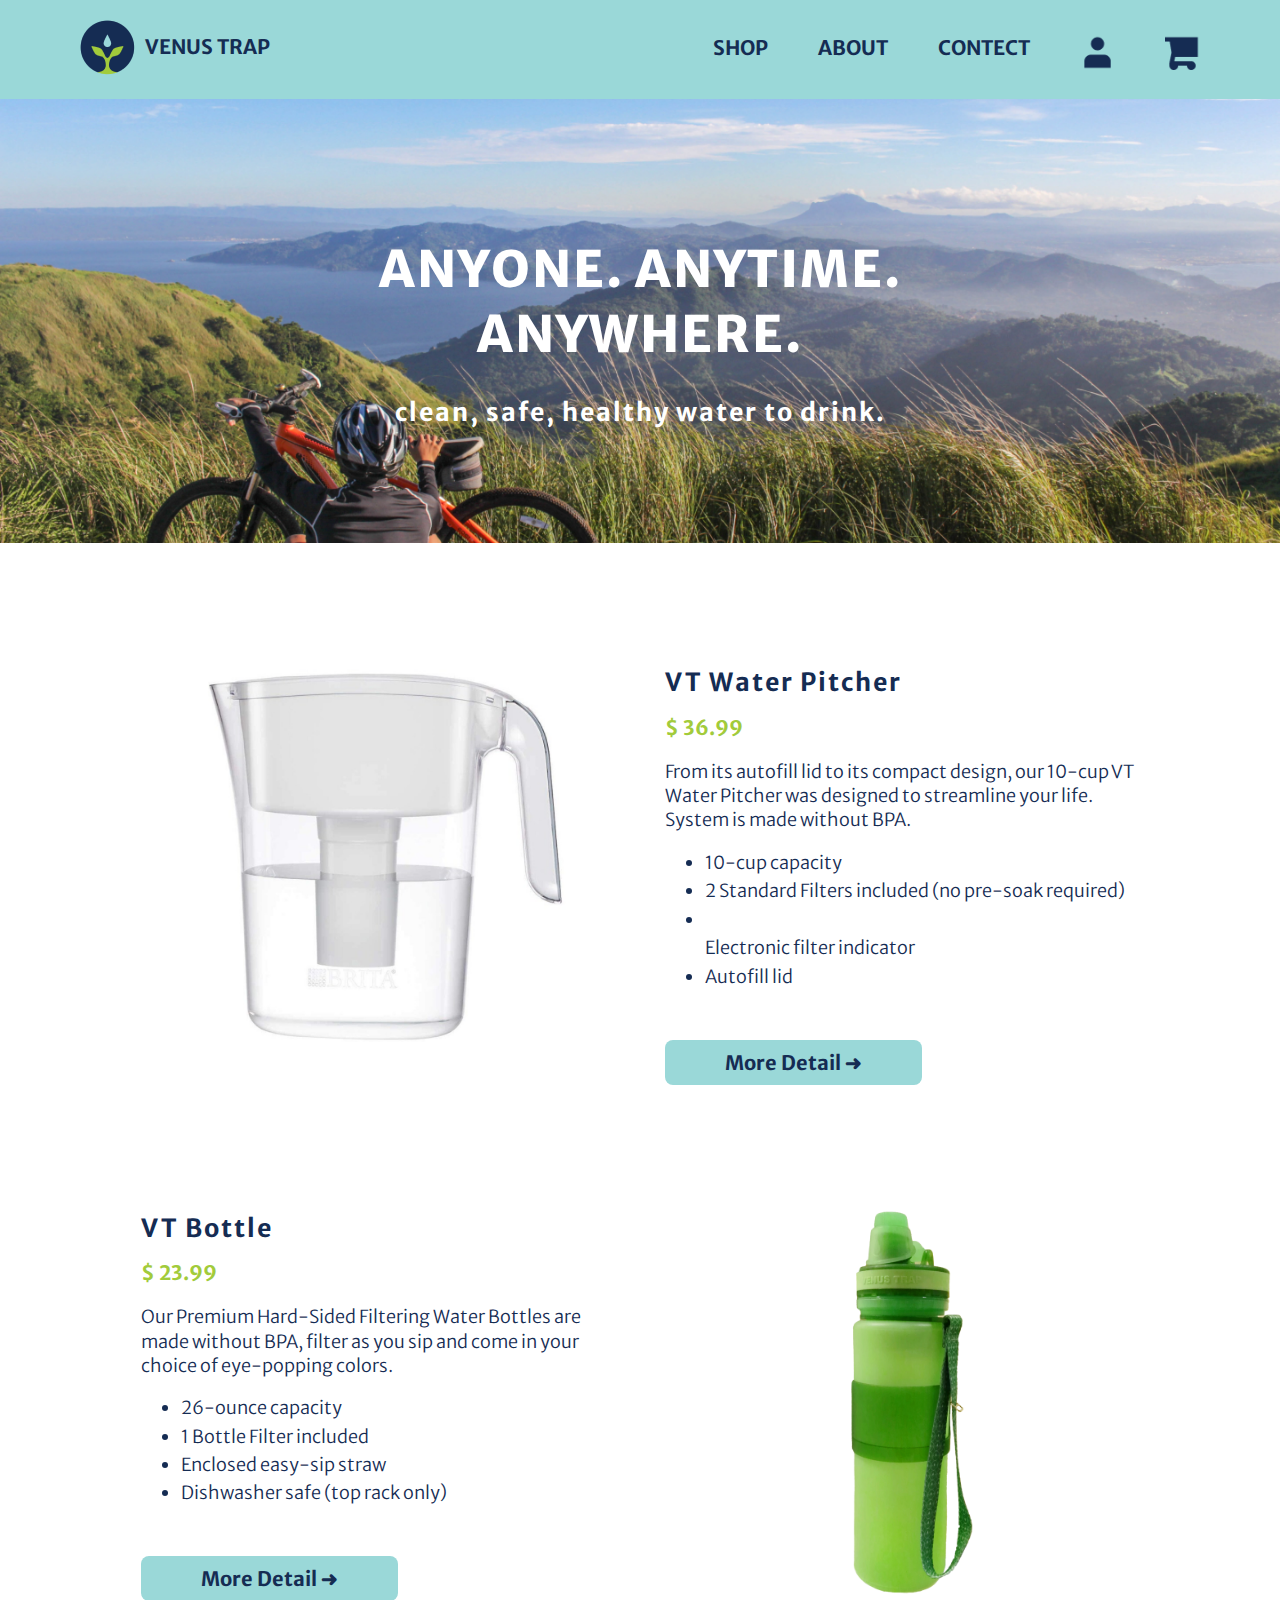
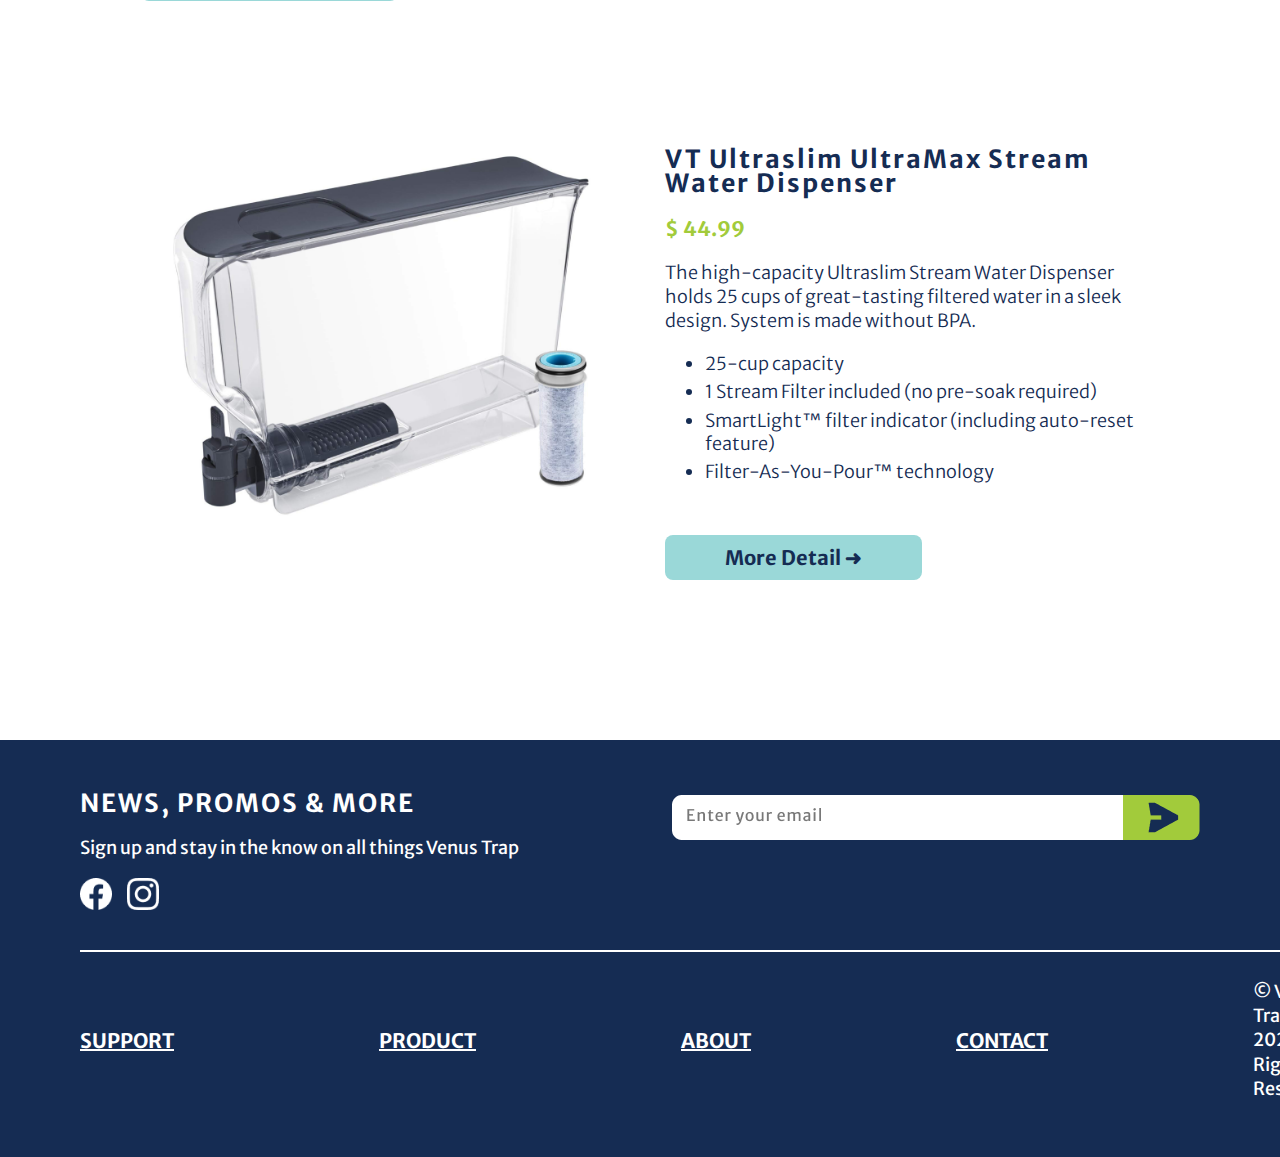
==== index.html @ 20fc1a4c "accordion fixed" ====
<!DOCTYPE html>
<html>

<head>
    <meta charset="utf-8">
    <meta name="viewport" content="width=device-width">
    <title>Venus Trap</title>
    <link rel="icon" href="image/favicon.png">
    <link rel="stylesheet" type="text/css" href="slick/slick.css">
    <link rel="stylesheet" type="text/css" href="slick/slick-theme.css">
    <link href="style.css" rel="stylesheet" type="text/css" />
</head>

<body class="homepage">
    <nav class="desktop-nav">
        <div class="home">
            <a href="index.html"><img class="logo-img" src="image/s-logo.png"><span class="logotype">VENUS
                    TRAP</span></a>
        </div>
        <ul>
            <li>
                <a href="shop.html">SHOP</a>
            </li>
            <li>
                <a href="#">ABOUT</a>
            </li>
            <li>
                <a href="#">CONTECT</a>
            </li>
            <li>
                <a href="#"><img class="nav-icon" src="image/icon/user.png"></a>
            </li>
            <li>
                <a href="#"><img class="nav-icon" src="image/icon/cart.png"></a>
            </li>
        </ul>
    </nav>
    <nav class="mobile-nav">
        <div class="icon column">&nbsp;
            <div class="hamburger"></div>
        </div>
        <ul class="drop-down">
            <li>
                <a href="#">SHOP</a>
            </li>
            <li>
                <a href="#">ABOUT</a>
            </li>
            <li>
                <a href="#">CONTACT</a>
            </li>
        </ul>
        <div class="home column">
            <a href="#"><img class="logo-img" src="image/s-logo.png"></a>
        </div>
        <ul class="user-icons column">
            <li>
                <img class="nav-icon" src="image/icon/user.png">
            </li>
            <li>
                <img class="nav-icon" src="image/icon/cart.png">
            </li>
        </ul>
    </nav>

    <section>
        <div class="home-banner">
            <div><img src="image/banner/home-banner.png"></div>
            <div class="banner-text">
                <h1>ANYONE. ANYTIME. ANYWHERE.</h1>
                <h2>clean, safe, healthy water to drink.</h2>
            </div>
        </div>
    </section>

    <main>
        <div class="left">
            <img src="image/home-pitcher.png">
        </div>
        <div class="right">
            <h2>VT Water Pitcher</h2>
            <span style="color: #a2cb3b;">
                <h3>$ 36.99</h3>
            </span>
            <p>From its autofill lid to its compact design, our 10-cup VT Water Pitcher was designed to streamline your
                life. System is made without BPA.
            <ul>
                <li> 10-cup capacity</li>
                <li> 2 Standard Filters included (no pre-soak required)</li>
                <li></li>Electronic filter indicator</li>
                <li>Autofill lid</li>
            </ul>
            </p>
            <br>
            <h3>
                <a class="button-b" href="">
                    More Detail ➜
                </a>
            </h3>
        </div>
    </main>

    <main>
        <div class="left">
            <h2>VT Bottle</h2>
            <span style="color: #a2cb3b;">
                <h3>$ 23.99</h3>
            </span>
            <p>Our Premium Hard-Sided Filtering Water Bottles are made without BPA, filter as you sip and come in your
                choice of eye-popping colors.
            <ul>
                <li>26-ounce capacity</li>
                <li>1 Bottle Filter included</li>
                <li>Enclosed easy-sip straw</li>
                <li>Dishwasher safe (top rack only)</li>
            </ul>
            </p>
            <br>
            <h3>
                <a class="button-b" href="">
                    More Detail ➜
                </a>
            </h3>
        </div>

        <div class="right">
            <img src="image/home-bottle.png">
        </div>
    </main>

    <main>
        <div class="left">
            <img src="image/home-dispenser.png">
        </div>
        <div class="right">
            <h2>VT Ultraslim UltraMax Stream Water Dispenser</h2>
            <span style="color: #a2cb3b;">
                <h3>$ 44.99</h3>
            </span>
            <p>The high-capacity Ultraslim Stream Water Dispenser holds 25 cups of great-tasting filtered water in a
                sleek design. System is made without BPA.
            <ul>
                <li> 25-cup capacity</li>
                <li> 1 Stream Filter included (no pre-soak required)</li>
                <li>SmartLight™ filter indicator (including auto-reset feature)</li>
                <li>Filter-As-You-Pour™ technology</li>
            </ul>
            </p>
            <br>
            <h3>
                <a class="button-b" href="">
                    More Detail ➜
                </a>
            </h3>
        </div>
    </main>

    <footer>
        <div class="left">
            <h2>NEWS, PROMOS & MORE</h2>
            <p class="bold-body">Sign up and stay in the know on all things Venus Trap</p>

            <section class="footer-icon">
                <a href="https://www.facebook.com"><img src="image/icon/facebook.png" width="32" height="32"></a>
                <a href="https://www.instagram.com"><img src="image/icon/instagram.png" width="32" height="32"></a>
            </section>
        </div>

        <div class="right">
            <br>
            <a><img src="image/email-input.png" </a>
        </div>

        <div class="footernav">
            <ul class="bottomnav">
                <li><u>
                        <h3>SUPPORT</h3>
                    </u></li>
                <li><u>
                        <h3>PRODUCT</h3>
                    </u></li>
                <li><u>
                        <h3>ABOUT</h3>
                    </u></li>
                <li><u>
                        <h3>CONTACT</h3>
                    </u></li>
                <p class="bold-body">© Venus Trap, 2022. All Rights Reserved. </p>

            </ul>
        </div>
    </footer>

    <script src="https://code.jquery.com/jquery-3.6.1.min.js"
        integrity="sha256-o88AwQnZB+VDvE9tvIXrMQaPlFFSUTR+nldQm1LuPXQ=" crossorigin="anonymous"></script>
    <script src="script.js"></script>


</body>

</html>
---- style.css ----
@import url('https://fonts.googleapis.com/css2?family=Merriweather+Sans:ital,wght@0,300;0,400;0,700;0,800;1,300;1,400&display=swap');

/* font-family: 'Fredoka One', cursive;
font-family: 'Merriweather Sans', sans-serif;
dark blue: #152C53
light blue: #9AD8DB
green: #A2CB3B
gray: #D9D9D9
*/
* {
    box-sizing: border-box;
}

html,
body {
    height: 100%;
    width: 100%;
}

body {
    margin: 0;
    font-family: 'Merriweather Sans', sans-serif;
    font-size: 18px;
    font-weight: 300;
    line-height: 135%;
    font-kerning: 6%;
    color: #152c53;
    background: #ffffff;
}

h1,
h2 {
    font-family: 'Merriweather Sans', sans-serif;
    /* color: #152c53; */
    letter-spacing: 2px;
}

h1 {
    font-weight: 800;
    font-size: 50px;
    line-height: 130%;
    font-kerning: 6%;
}

h2 {
    font-weight: 700;
    font-size: 25px;
    /* line-height: 50%; */
    font-kerning: 6%;
}

h3 {
    font-weight: 700;
    font-size: 20px;
    font-kerning: 6%;
    white-space: nowrap;
    /* font-size: 2vw; */
    /* color: #152c53; */
}

h4 {
    letter-spacing: 0.5px;
    /* line-height: 0%; */
    font-weight: 400;
    font-size: 15px;
    font-kerning: 6%;
}

h5 {
    font-size: 15px;
    font-weight: 300;
    line-height: 135%;
    font-kerning: 5%;
}

.bold-body {
    font-weight: 400;
}

li {
    line-height: 130%;
    margin: 5px 0px 5px 0px;
}

strong {
    font-weight: 700;
}

img {
    width: 100%;
}

img.filter-icon {
    width: 15px;
}

img.shop-cart-icon {
    width: 30px;
}

.filter-box .bold-body {
    border: #152c53 solid 2px;
    padding: 4px 8px;
    border-radius: 8px;
}

footer {
    position: relative;
}

footer .squiggle-right {
    position: absolute;
    top: -400px;
    right: 0;
}

.button-g {
    background-color: #a2cb3b;
    /* position: absolute; */
    width: 281px;
    /* height: 70px; */
    top: 507px;
    padding: 10px 60px;
    border-radius: 8px;
    text-decoration: none;
    text-align: center;
    color: inherit;
    /* justify-content: center; */
}

.button-g:hover {
    color: #ffffff;
    background-color: #9ad8d8;
}

.button-b {
    background-color: #9ad8d8;
    /* position: absolute; */
    width: 281px;
    /* height: 70px; */
    top: 507px;
    padding: 10px 60px;
    border-radius: 8px;
    text-decoration: none;
    text-align: center;
    color: inherit;
    /* justify-content: center; */
}

.button-b:hover {
    color: #ffffff;
    background-color: #a2cb3b;
}

nav.mobile-nav {
    display: none;
    background: #9ad8d8;
    padding: 10px 20px;
}

nav.mobile-nav .column {
    flex: 1;
}

nav.desktop-nav {
    background: #9ad8d8;
    font-weight: 700;
    font-size: 20px;
    font-kerning: 6%;
    display: flex;
    justify-content: space-between;
    padding: 10px 80px;
}

.logo {
    padding: 5px 0px 0px 80px;
}

.logo-img {
    width: 55px;
    padding-top: 10px;
}

.nav-icon {
    width: 35px;
}

nav a {
    color: #152c53;
    text-decoration: none;
    /* border: 1px solid red; */
}

nav ul {
    display: flex;
    list-style: none;
    padding: 8px 0;
    justify-content: flex-end;
    margin-top: 12px;
    margin-bottom: 0;
}

/* .nav-hover {
    position: relative;
    display: inline-block;
    cursor: pointer;
} */

.nav-hover:hover,
.active {
    color: #ffffff;
    border-bottom: 3px solid #152c53;
    border-radius: 2px;
}

nav div.home a {
    display: flex;
    align-items: center;
}

nav div.home img {
    display: inline-block;
    margin: auto;
    size-adjust: 55 px;
}

.logotype {
    display: inline-block;
    padding-left: 10px;
    padding-top: 10px;
}

nav li {
    padding-left: 50px;
}

.icon {
    position: relative;
    cursor: pointer;
    top: 36px;
    left: 20px;
    width: 40px;
    height: 40px;
    transform: translate(-50%, -50%);
    display: block;
    z-index: 1000;
}

.hamburger {
    width: 40px;
    height: 4px;
    line-height: 70px;
    background: #152c53;
    position: absolute;
    top: 50%;
    left: 50%;
    transform: translate(-50%, -50%);
    transition: 0.5s;
}

.hamburger:before,
.hamburger:after {
    content: '';
    position: absolute;
    width: 40px;
    height: 4px;
    background: #152c53;
    transition: 0.5s;
}

.hamburger:before {
    top: -10px;
}

.hamburger:after {
    top: 10px;
}

.icon.active .hamburger {
    background: rgba(0, 0, 0, 0);
    box-shadow: 0 2px 5px rgba(0, 0, 0, 0);
}

.icon.active .hamburger:before {
    top: 0;
    transform: rotate(45deg);
}

.icon.active .hamburger:after {
    top: 0;
    transform: rotate(135deg);
}

.drop-down {
    background-color: #efefef;
    font-weight: 700;
    font-size: 20px;
    font-kerning: 6%;
    height: 100vh;
    position: fixed;
    width: 100%;
    z-index: 999;
    top: -24px;
    left: 0;
    padding-top: 150px;
}

footer {
    background: #152c53;
    display: flex;
    flex-wrap: wrap;
    justify-content: space-between;
    color: #ffffff;
    /* position: absolute; */
    bottom: 0;

    /* width: 100vw; */
    padding: 30px 80px 20px 80px;
    margin-top: 150px;
}

.footer-icon {
    display: flex;
}

.footer-icon a {
    padding-right: 15px;
}

.left {
    margin-bottom: 15px;
}

.home-banner {
    width: 100%;
    position: relative;
    text-align: center;
    color: white;
    /* padding-top: 90px; */
    /* border: 1px solid red; */
}

.banner-text {
    position: absolute;
    top: 50%;
    left: 50%;
    transform: translate(-50%, -50%);
}

.shop-banner {
    width: 100%;
    position: relative;
    /* padding-right: 35%; */
    /* color: white; */
    /* padding-top: 90px; */
    /* border: 1px solid red; */
}

.shop-banner-text {
    width: 50%;
    position: absolute;
    top: 50%;
    left: 70%;
    transform: translate(-50%, -50%);
    /* border: 1px solid red; */
}

.bottomnav {
    display: flex;
    align-items: center;
    list-style: none;
    padding: 0;
    padding-top: 10px;
    border-top: 2px solid #ffffff;
}

.bottomnav li {
    justify-content: space-between;
    padding-right: 205px;
    /* border: 1px solid red; */
}

.homepage main,
.shop-page main,
.product-page main {
    display: flex;
    flex-wrap: wrap;
    width: 78%;
    margin: auto;
    /* padding: 50px 0px; */
    /* border: 1px solid red; */
}

.homepage main div {
    flex: 1;
    margin-top: 100px;
    /* text-align: center; */
    /* border: 1px solid red; */
}

.shop-page main div {
    flex: 1;
    margin-top: 50px;
    /* text-align: center; */
    /* border: 1px solid red; */
    padding-right: 20px;
}

.shop-page main div:last-child {
    padding-right: 0;
}

.shop-page h3 {
    white-space: unset;
}

.product-page main div {
    flex: 1;
    /* border: 1px solid red; */
}

.product-info {
    margin-left: 20px;
}

.more-info {
    border-top: #9ad8d8 solid 2px;
}

.product-accordion {
    width: 100%;
    max-width: 700px;
    min-width: 300px;
    margin: 0 auto;
    /* padding: 0 5vh; */
}

#accordion-1 {
    position: relative;
    box-shadow: 0px 1px 7px #DBDBDB;
}

#accordion-1 .head {
    background-color: #FFFFFF;
    color: #152c53;
    padding: 5px 30px;
    cursor: pointer;
    transition: 0.2s ease;
    display: flex;
    justify-content: space-between;
    align-items: center;
}

#accordion-1 .arrow {
    color: #9ad8d8;
    font-size: 60px;
    transition: 0.25s ease;
    opacity: 0.5;
    transform: rotate(-90deg);
}

#accordion-1 .head:hover .arrow {
    opacity: 1;
}

#accordion-1 .head:hover,
#accordion-1 .active {
    /* background-color: #def5f5; */
}

#accordion-1 .arrow-animate {
    transform: rotate(0deg);
    opacity: 1;
}

#accordion-1 .content {
    background-color: #FFFFFF;
    display: none;
    padding: 20px 30px;
    color: #152c53;
}

.product-slide {
    /* width: 40%; */
    border: 1px solid red;
}

.product-slide-content {
    margin-left: 20px;
}

.product-slide-content img {
    width: 100%;
}

slick-initialized .slick-slide {
    display: grid;
    grid-template-columns: 1fr 1fr;
}

.homepage main .right {
    margin-left: 50px;
    /* border: 1px solid red; */
}

/* The grid: Four equal columns that floats next to each other */
.column {
    float: left;
    width: 15%;
    padding: 8px;
}

/* Style the images inside the grid */
.column img {
    opacity: 0.8;
    height: 89px;
    width: 89 px;
    cursor: pointer;
}

.column img:hover {
    opacity: 1;
}

/* The expanding image container */
.container {
    position: relative;
    width: auto;
    display: none;
}

.bottom {
    text-align: center;
    /* margin-left: 80px; */
    margin-top: 0;
    line-height: 0px;
    /* border: 1px solid red; */
}


.color-white {
    background-color: #ffffff;
    border: #d9d9d9 solid 2px;
    padding: 2px 14px;
    border-radius: 100px;
    margin-right: 10px;
}

.color-gray {
    background-color: #d9d9d9;
    padding: 2px 14px;
    border-radius: 100px;
    margin-right: 10px;
}

.color-black {
    background-color: #2a2a2a;
    padding: 2px 14px;
    border-radius: 100px;
    margin-right: 10px;
}

.color-dark-blue {
    background-color: #152c53;
    padding: 2px 14px;
    border-radius: 100px;
    margin-right: 10px;
}

.color-blue {
    background-color: #6ee1f0;
    padding: 2px 14px;
    border-radius: 100px;
    margin-right: 10px;
}

.color-green {
    background-color: #a2cb3b;
    padding: 2px 14px;
    border-radius: 100px;
    margin-right: 10px;
}

.color-yellow {
    background-color: #f7ff1b;
    padding: 2px 14px;
    border-radius: 100px;
    margin-right: 10px;
}

.color-orange {
    background-color: #f5900b;
    padding: 2px 14px;
    border-radius: 100px;
    margin-right: 10px;
}

.color-red {
    background-color: #e73e28;
    padding: 2px 14px;
    border-radius: 100px;
    margin-right: 10px;
}

.color-white:hover,
.color-gray:hover,
.color-black:hover,
.color-dark-blue:hover,
.color-blue:hover,
.color-green:hover,
.color-yellow:hover,
.color-orange:hover,
.color-red:hover {
    border: #152c53 solid 2px;
    opacity: 1;
}

.hover {
    position: absolute;
    transition: 0.5s ease;
    opacity: 0;
    transform: translate(-50%, -50%);
    -ms-transform: translate(-50%, -50%);
    /* text-align: center; */
}

.left:hover .varieties-img {
    opacity: 0.3;
}

.left:hover .hover {
    opacity: 1;
}

.play-button {
    justify-self: center;
    margin-left: 220px;
    margin-bottom: 200px;
    /* border: 1px solid red; */
}

@media screen and (max-width: 768px) {
    nav.desktop-nav {
        display: none;
    }

    nav.mobile-nav {
        display: flex;
        justify-content: space-between;
    }

    nav.mobile-nav .drop-down {
        display: none;
    }
}
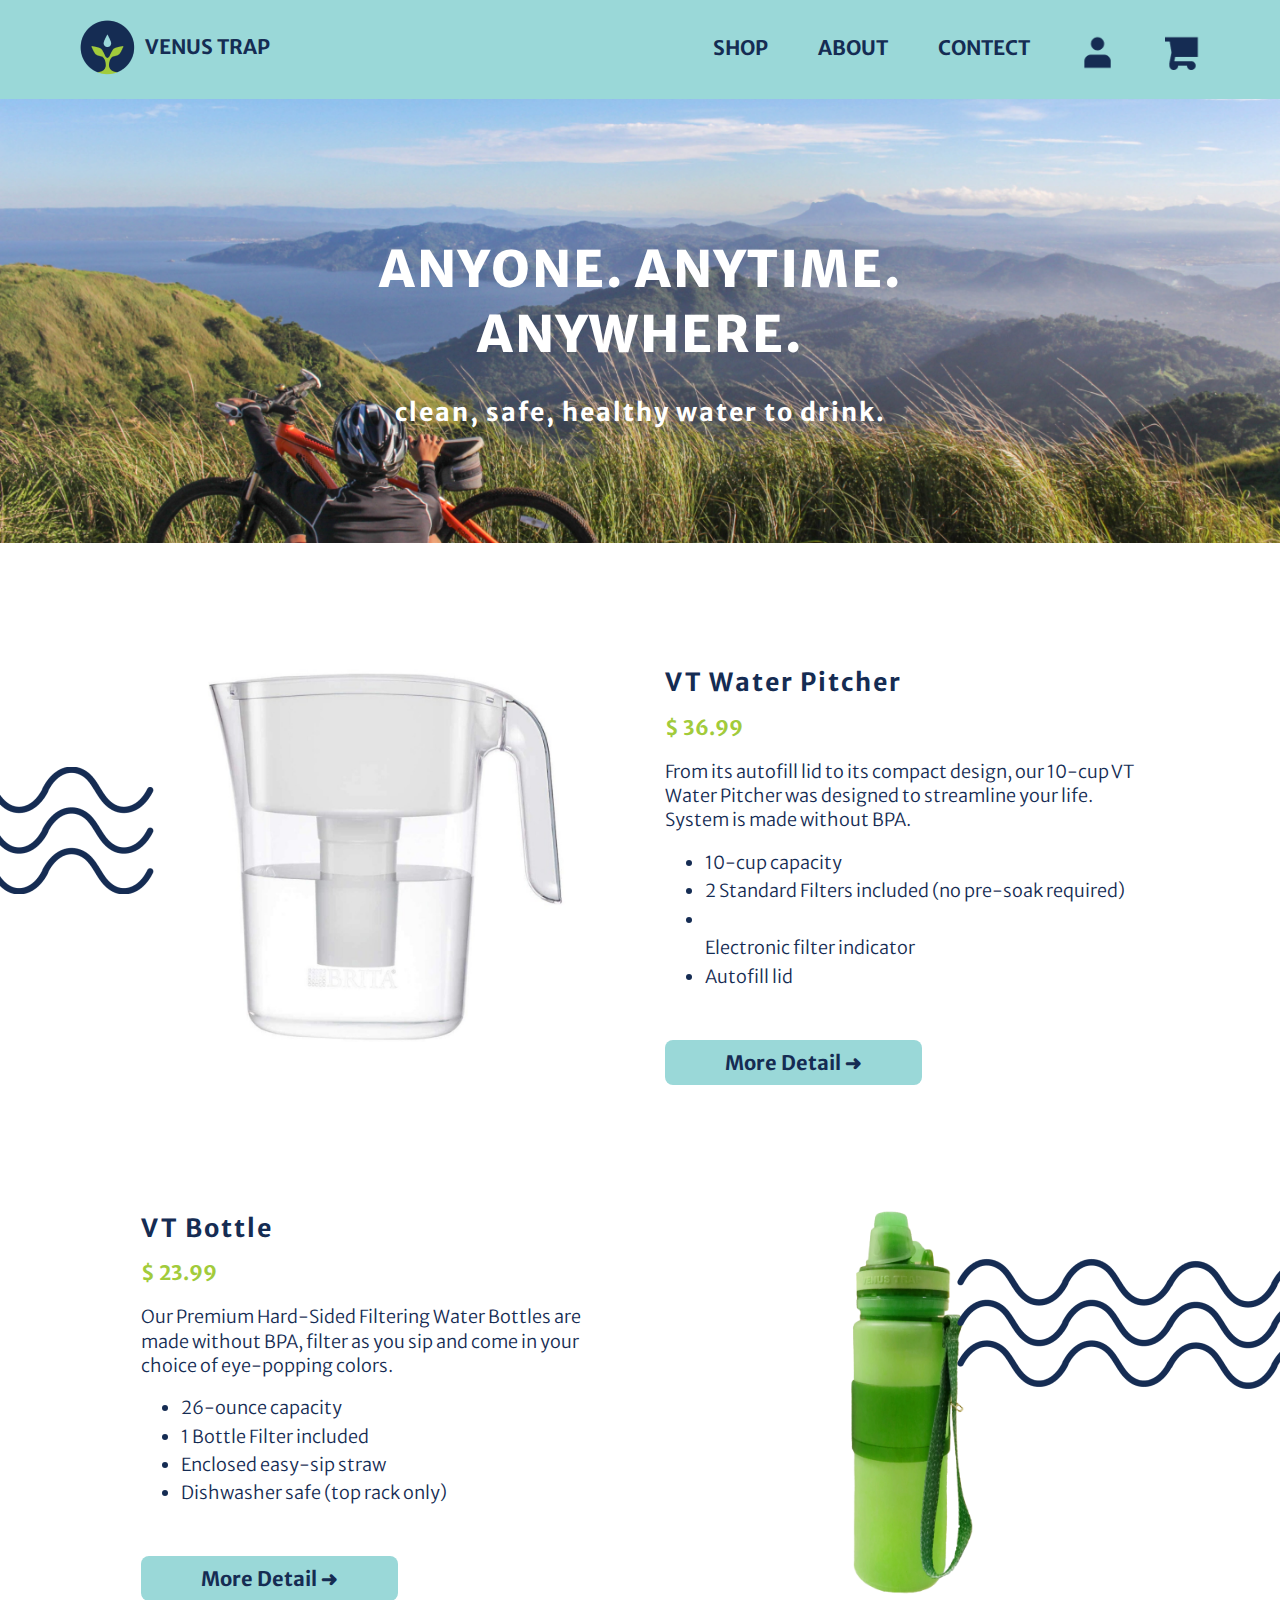
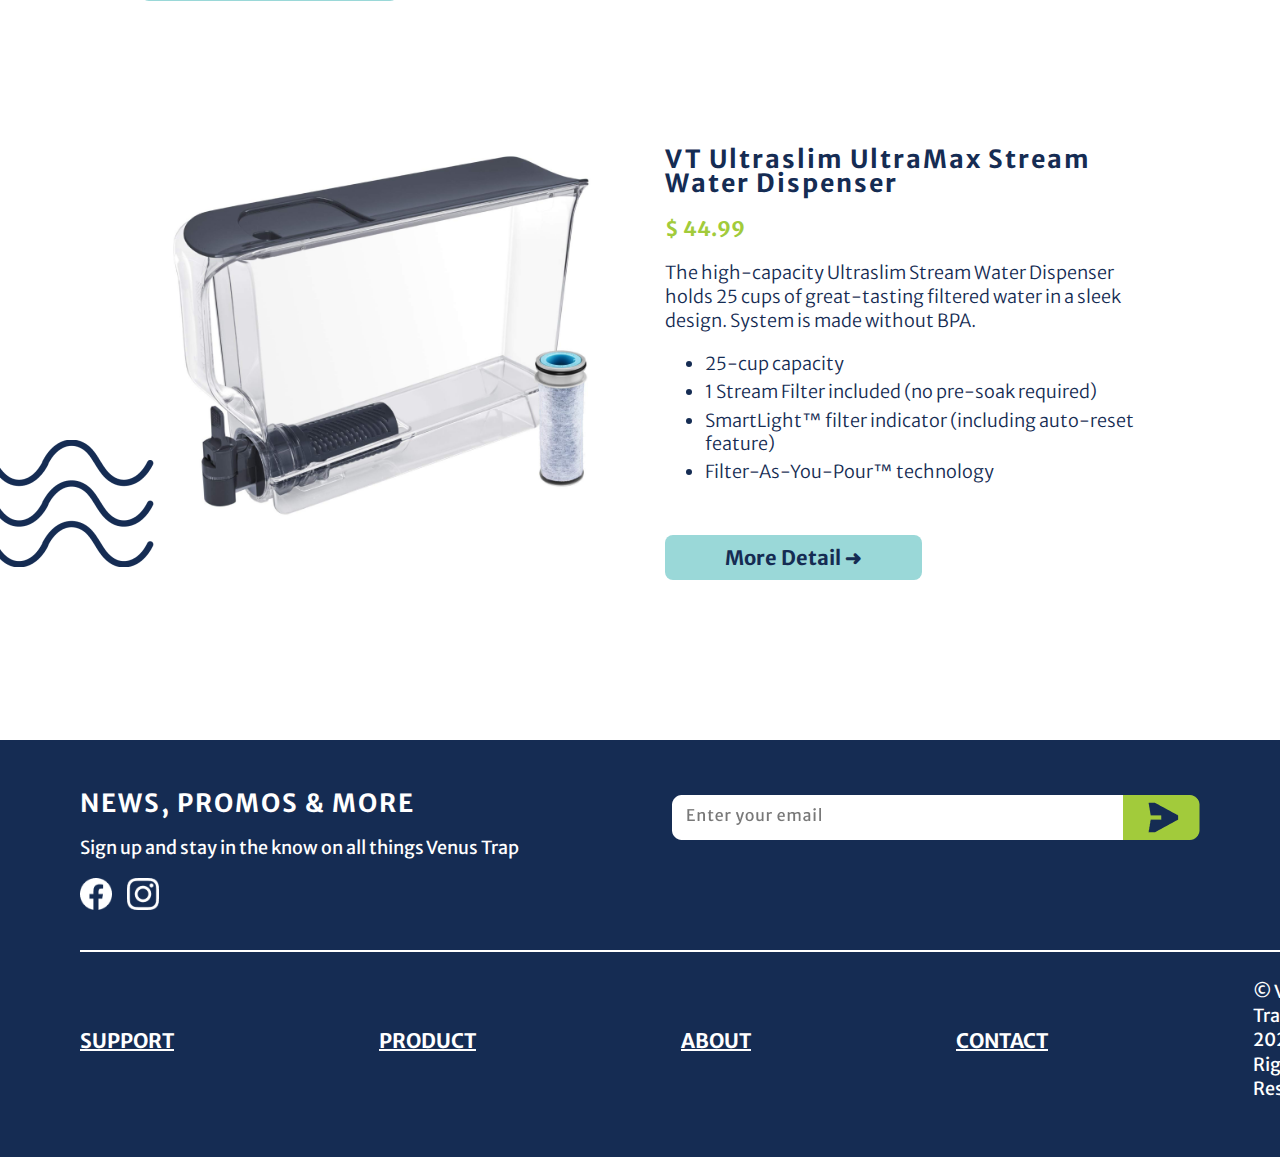
==== commit 6c6fdf85: "squiggles added" ====
--- a/index.html
+++ b/index.html
@@ -34,6 +34,8 @@
                 <a href="#"><img class="nav-icon" src="image/icon/cart.png"></a>
             </li>
         </ul>
+        <div class="squiggle-top-left"><img src="image/squiggle/squiggle-left.png" /></div>
+        <div class="squiggle-mid-right"><img src="image/squiggle/squiggle-right-long.png" /></div>
     </nav>
     <nav class="mobile-nav">
         <div class="icon column">&nbsp;
@@ -156,6 +158,7 @@
     </main>
 
     <footer>
+        <div class="squiggle-bottom-left"><img src="image/squiggle/squiggle-left.png" /></div>
         <div class="left">
             <h2>NEWS, PROMOS & MORE</h2>
             <p class="bold-body">Sign up and stay in the know on all things Venus Trap</p>
--- a/style.css
+++ b/style.css
@@ -108,9 +108,37 @@
     position: relative;
 }
 
-footer .squiggle-right {
-    position: absolute;
-    top: -400px;
+footer .squiggle-bottom-left {
+    position: absolute;
+    top: -300px;
+    left: 0;
+}
+
+footer .squiggle-bottom-right {
+    position: absolute;
+    top: -320px;
+    right: 0;
+}
+
+nav {
+    position: relative;
+}
+
+nav .squiggle-top-left {
+    position: absolute;
+    bottom: -800px;
+    left: 0;
+}
+
+nav .squiggle-top-right {
+    position: absolute;
+    bottom: -270px;
+    right: 0;
+}
+
+nav .squiggle-mid-right {
+    position: absolute;
+    bottom: -1350px;
     right: 0;
 }
 
@@ -400,7 +428,7 @@
 
 .shop-page main div {
     flex: 1;
-    margin-top: 50px;
+    margin: 20px 0px 30px 0px;
     /* text-align: center; */
     /* border: 1px solid red; */
     padding-right: 20px;
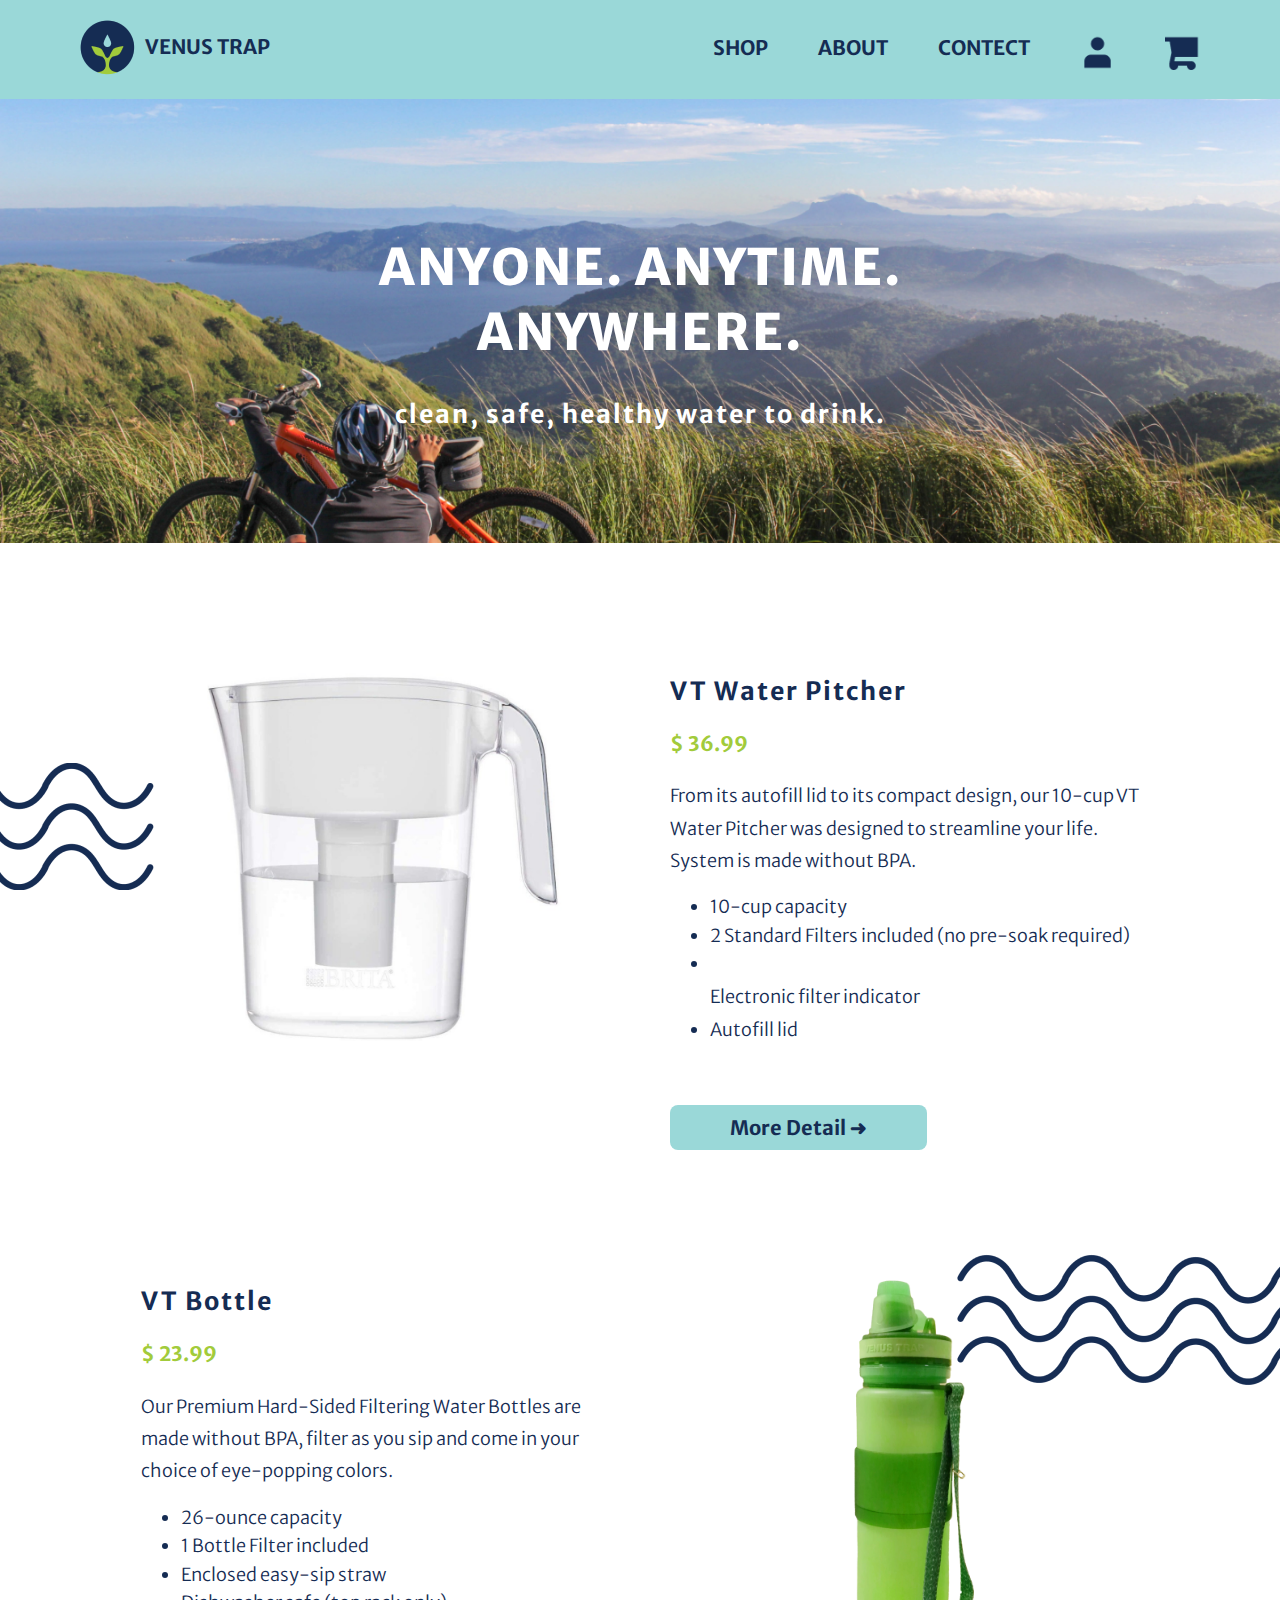
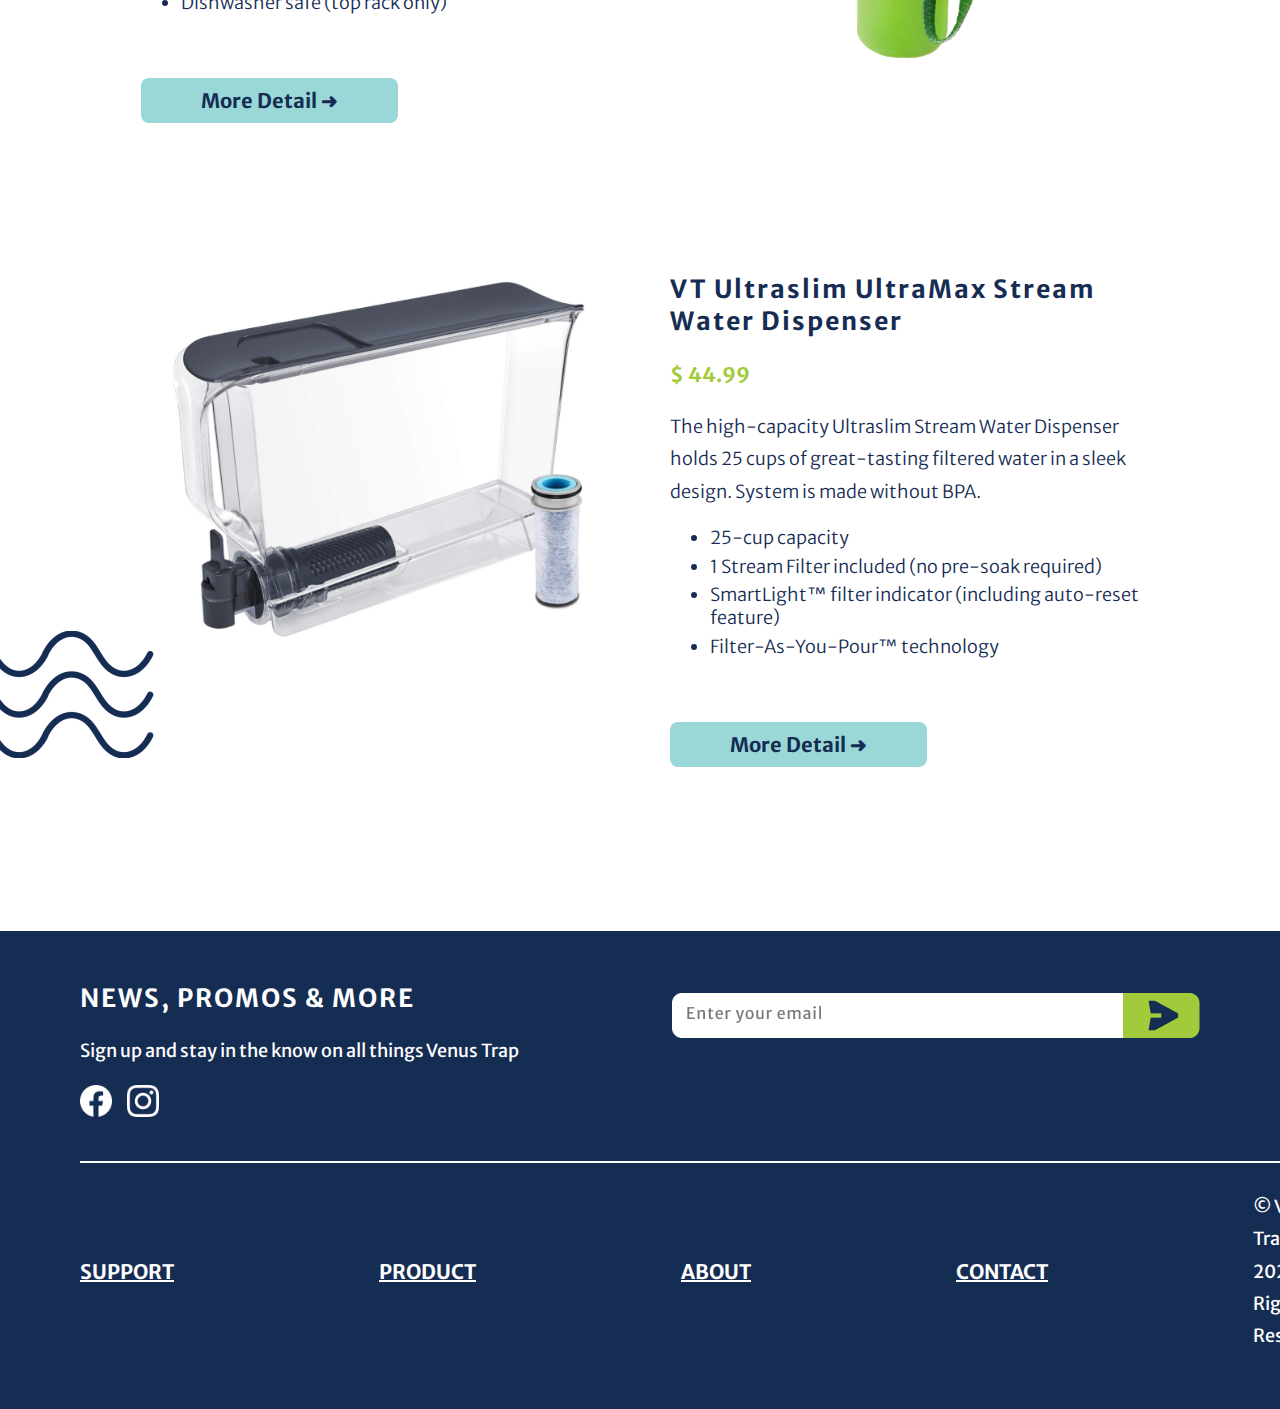
==== commit 434c3be9: "about page added" ====
--- a/index.html
+++ b/index.html
@@ -19,13 +19,13 @@
         </div>
         <ul>
             <li>
-                <a href="shop.html">SHOP</a>
-            </li>
-            <li>
-                <a href="#">ABOUT</a>
-            </li>
-            <li>
-                <a href="#">CONTECT</a>
+                <a href="shop.html" class="nav-hover">SHOP</a>
+            </li>
+            <li>
+                <a href="about.html" class="nav-hover">ABOUT</a>
+            </li>
+            <li>
+                <a href="#" class="nav-hover">CONTECT</a>
             </li>
             <li>
                 <a href="#"><img class="nav-icon" src="image/icon/user.png"></a>
@@ -37,19 +37,20 @@
         <div class="squiggle-top-left"><img src="image/squiggle/squiggle-left.png" /></div>
         <div class="squiggle-mid-right"><img src="image/squiggle/squiggle-right-long.png" /></div>
     </nav>
+
     <nav class="mobile-nav">
         <div class="icon column">&nbsp;
             <div class="hamburger"></div>
         </div>
         <ul class="drop-down">
             <li>
-                <a href="#">SHOP</a>
-            </li>
-            <li>
-                <a href="#">ABOUT</a>
-            </li>
-            <li>
-                <a href="#">CONTACT</a>
+                <a href="shop.html" class="nav-hover">SHOP</a>
+            </li>
+            <li>
+                <a href="about.html" class="nav-hover">ABOUT</a>
+            </li>
+            <li>
+                <a href="#" class="nav-hover">CONTACT</a>
             </li>
         </ul>
         <div class="home column">
--- a/style.css
+++ b/style.css
@@ -22,7 +22,7 @@
     font-family: 'Merriweather Sans', sans-serif;
     font-size: 18px;
     font-weight: 300;
-    line-height: 135%;
+    line-height: 180%;
     font-kerning: 6%;
     color: #152c53;
     background: #ffffff;
@@ -84,6 +84,14 @@
 
 strong {
     font-weight: 700;
+}
+
+.breadcrumbs {
+    text-decoration: none;
+}
+
+.breadcrumbs:hover {
+    text-decoration: underline;
 }
 
 img {
@@ -228,12 +236,6 @@
     margin-bottom: 0;
 }
 
-/* .nav-hover {
-    position: relative;
-    display: inline-block;
-    cursor: pointer;
-} */
-
 .nav-hover:hover,
 .active {
     color: #ffffff;
@@ -419,11 +421,24 @@
     /* border: 1px solid red; */
 }
 
+.about-page main {
+    display: flex;
+    flex-wrap: wrap;
+    width: 55%;
+    margin: auto;
+    margin-top: 50px;
+}
+
 .homepage main div {
     flex: 1;
     margin-top: 100px;
+    padding-right: 60px;
     /* text-align: center; */
     /* border: 1px solid red; */
+}
+
+.homepage main div:last-child {
+    padding-right: 0;
 }
 
 .shop-page main div {
@@ -444,15 +459,12 @@
 
 .product-page main div {
     flex: 1;
-    /* border: 1px solid red; */
-}
-
-.product-info {
-    margin-left: 20px;
-}
-
-.more-info {
-    border-top: #9ad8d8 solid 2px;
+    padding-right: 20px;
+    /* border: 1px solid red; */
+}
+
+.product-page main div:last-child {
+    padding-right: 0;
 }
 
 .product-accordion {
@@ -508,28 +520,17 @@
     color: #152c53;
 }
 
-.product-slide {
-    /* width: 40%; */
-    border: 1px solid red;
-}
-
-.product-slide-content {
-    margin-left: 20px;
-}
-
-.product-slide-content img {
-    width: 100%;
-}
-
-slick-initialized .slick-slide {
-    display: grid;
-    grid-template-columns: 1fr 1fr;
-}
-
-.homepage main .right {
-    margin-left: 50px;
-    /* border: 1px solid red; */
-}
+.about-page main div {
+    flex: 1;
+    padding-top: 20px;
+    padding-right: 25px;
+    /* border: 1px solid red; */
+}
+
+.about-page main div:last-child {
+    padding-right: 0;
+}
+
 
 /* The grid: Four equal columns that floats next to each other */
 .column {
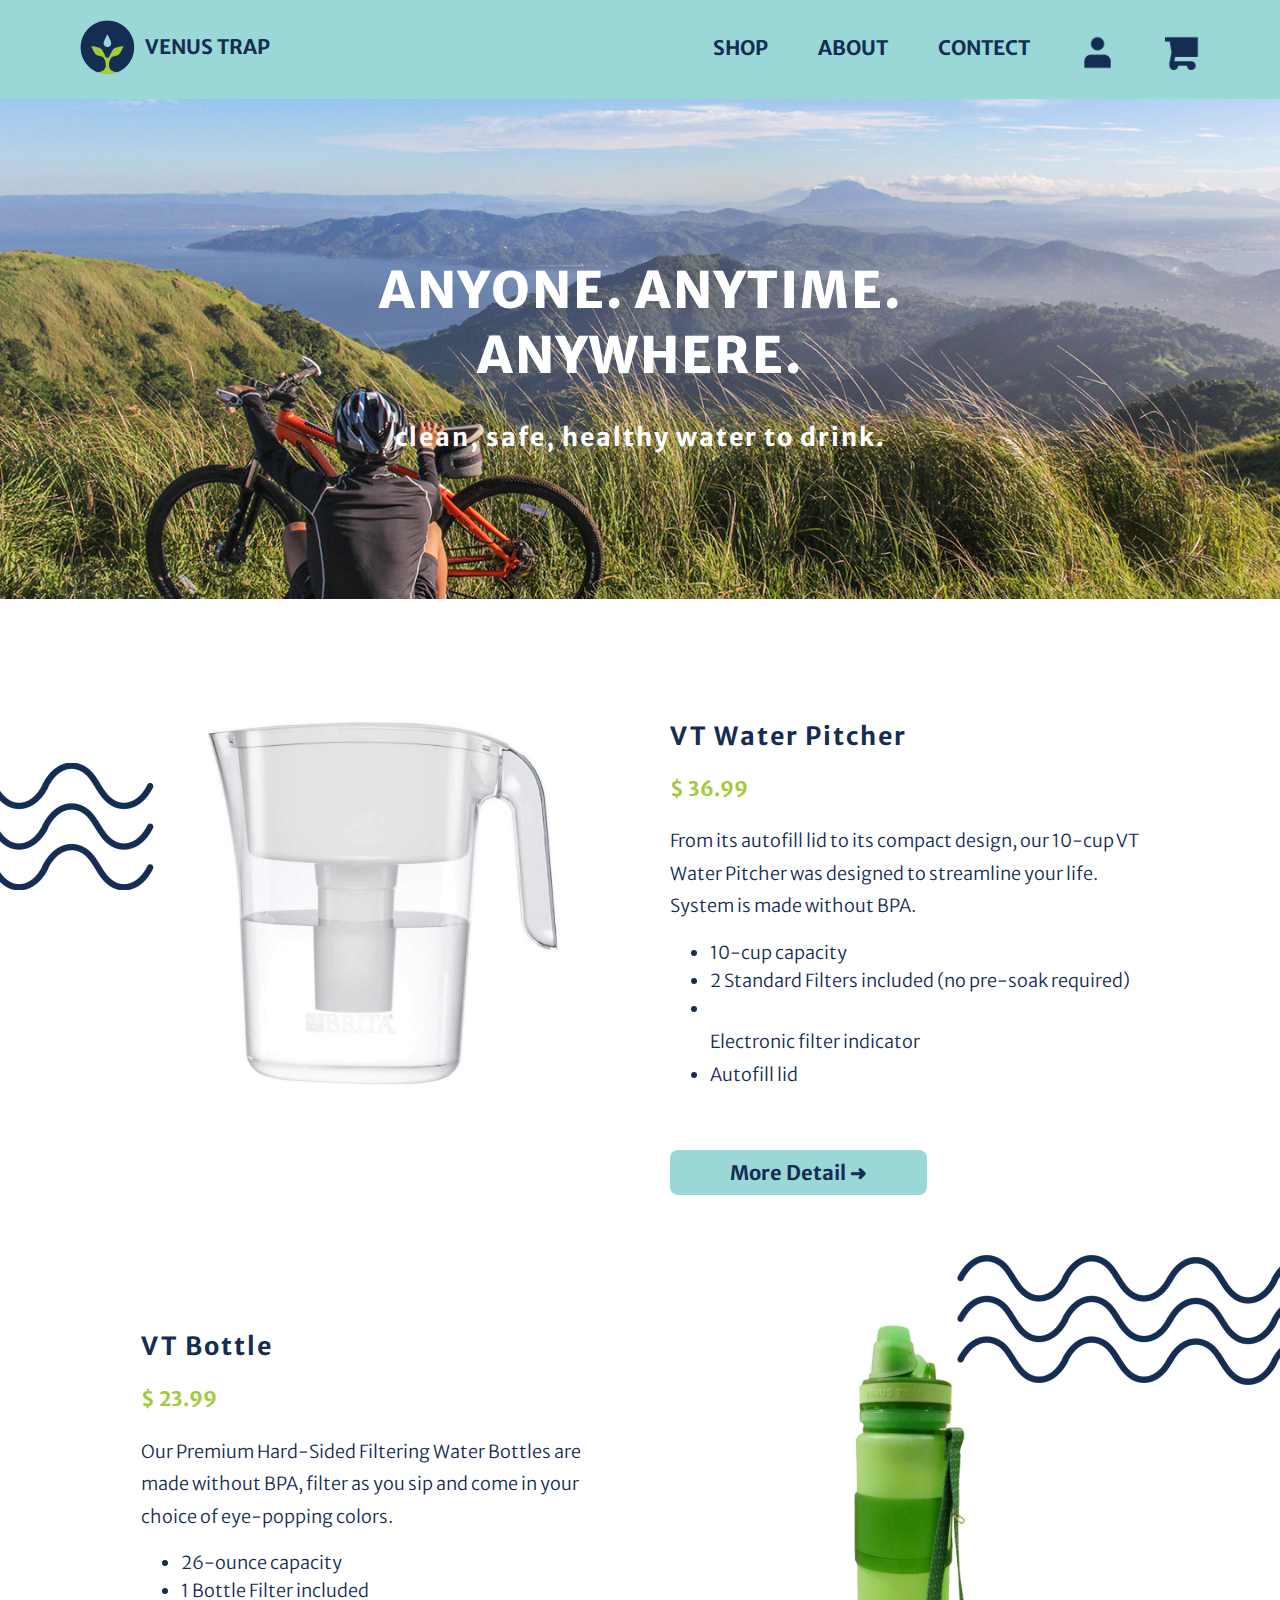
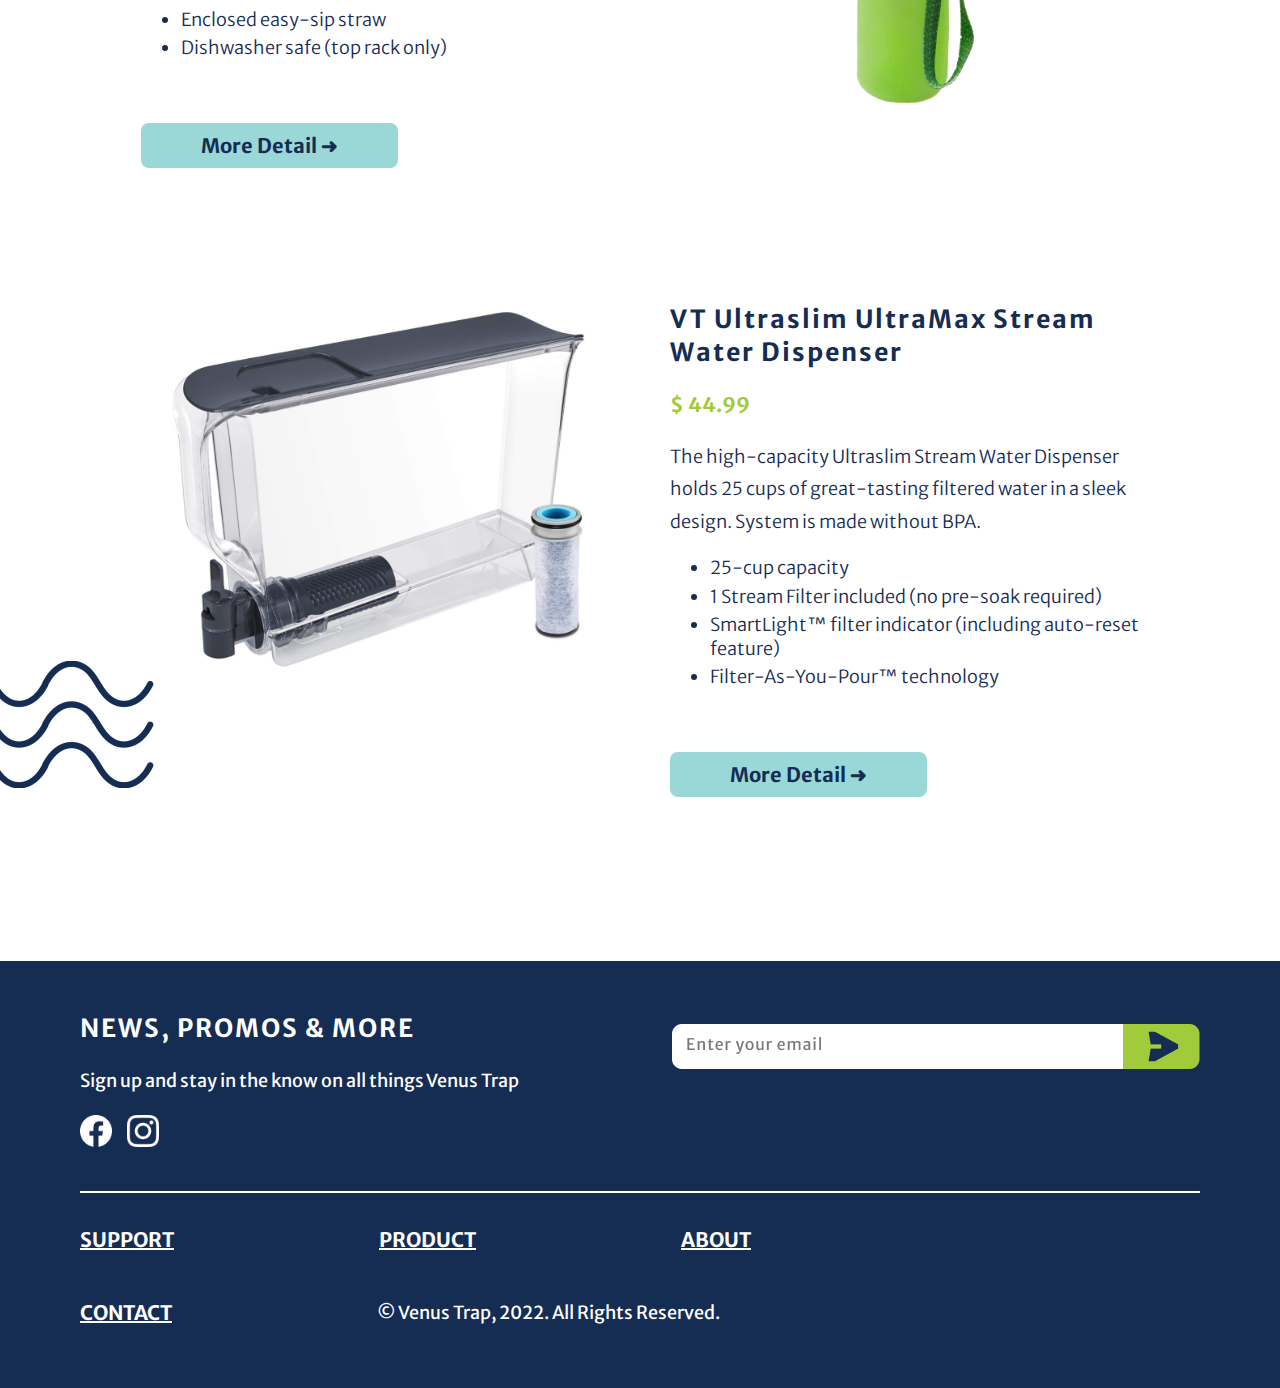
==== commit f6baacf1: "before big change" ====
--- a/index.html
+++ b/index.html
@@ -68,7 +68,7 @@
 
     <section>
         <div class="home-banner">
-            <div><img src="image/banner/home-banner.png"></div>
+            <div><img class="home-banner" src="image/banner/home-banner2.png"></div>
             <div class="banner-text">
                 <h1>ANYONE. ANYTIME. ANYWHERE.</h1>
                 <h2>clean, safe, healthy water to drink.</h2>
@@ -96,15 +96,15 @@
             </p>
             <br>
             <h3>
-                <a class="button-b" href="">
+                <a class="button-b" href="#">
                     More Detail ➜
                 </a>
             </h3>
         </div>
     </main>
 
-    <main>
-        <div class="left">
+    <main id="row-rev">
+        <div class="right">
             <h2>VT Bottle</h2>
             <span style="color: #a2cb3b;">
                 <h3>$ 23.99</h3>
@@ -120,13 +120,13 @@
             </p>
             <br>
             <h3>
-                <a class="button-b" href="">
+                <a class="button-b" href="#">
                     More Detail ➜
                 </a>
             </h3>
         </div>
 
-        <div class="right">
+        <div class="left">
             <img src="image/home-bottle.png">
         </div>
     </main>
@@ -151,7 +151,7 @@
             </p>
             <br>
             <h3>
-                <a class="button-b" href="">
+                <a class="button-b" href="#">
                     More Detail ➜
                 </a>
             </h3>
--- a/style.css
+++ b/style.css
@@ -77,6 +77,14 @@
     font-weight: 400;
 }
 
+.sh1 {
+    font-size: 40;
+}
+
+.sh3 {
+    font-size: 16;
+}
+
 li {
     line-height: 130%;
     margin: 5px 0px 5px 0px;
@@ -88,6 +96,7 @@
 
 .breadcrumbs {
     text-decoration: none;
+    color: #152c53;
 }
 
 .breadcrumbs:hover {
@@ -196,6 +205,11 @@
 
 nav.mobile-nav .column {
     flex: 1;
+    padding-bottom: 100px;
+}
+
+nav.mobile-nav li {
+    margin-bottom: 30px;
 }
 
 nav.desktop-nav {
@@ -363,11 +377,17 @@
 
 .home-banner {
     width: 100%;
+    max-height: 500px;
+    object-fit: cover;
     position: relative;
     text-align: center;
     color: white;
     /* padding-top: 90px; */
     /* border: 1px solid red; */
+}
+
+.home-banner img {
+    object-position: 100% 10%;
 }
 
 .banner-text {
@@ -402,6 +422,7 @@
     padding: 0;
     padding-top: 10px;
     border-top: 2px solid #ffffff;
+    flex-wrap: wrap;
 }
 
 .bottomnav li {
@@ -439,6 +460,10 @@
 
 .homepage main div:last-child {
     padding-right: 0;
+}
+
+#row-rev {
+    flex-direction: row;
 }
 
 .shop-page main div {
@@ -669,6 +694,11 @@
 }
 
 @media screen and (max-width: 768px) {
+    h1 {
+        font-size: 40;
+
+    }
+
     nav.desktop-nav {
         display: none;
     }
@@ -681,4 +711,51 @@
     nav.mobile-nav .drop-down {
         display: none;
     }
+
+    .bottomnav {
+        justify-content: center;
+    }
+
+    .bottomnav li {
+        padding-right: 40px;
+    }
+
+    footer {
+        padding-left: 20px;
+        padding-right: 20px;
+    }
+
+    footer .squiggle-bottom-left,
+    footer .squiggle-bottom-right,
+    nav .squiggle-top-left,
+    nav .squiggle-top-right,
+    nav .squiggle-mid-right {
+        opacity: 0;
+    }
+
+    .homepage main,
+    .shop-page main,
+    .product-page main {
+        width: 90%;
+    }
+
+    .home-banner {
+        max-height: 725px;
+        object-fit: cover;
+    }
+
+    /* .home-banner img {
+        object-position: 100% 10%;
+    } */
+
+    .homepage .left img,
+    .homepage .right img {
+        width: 388px;
+    }
+
+    #row-rev {
+        flex-direction: row-reverse;
+    }
+
+
 }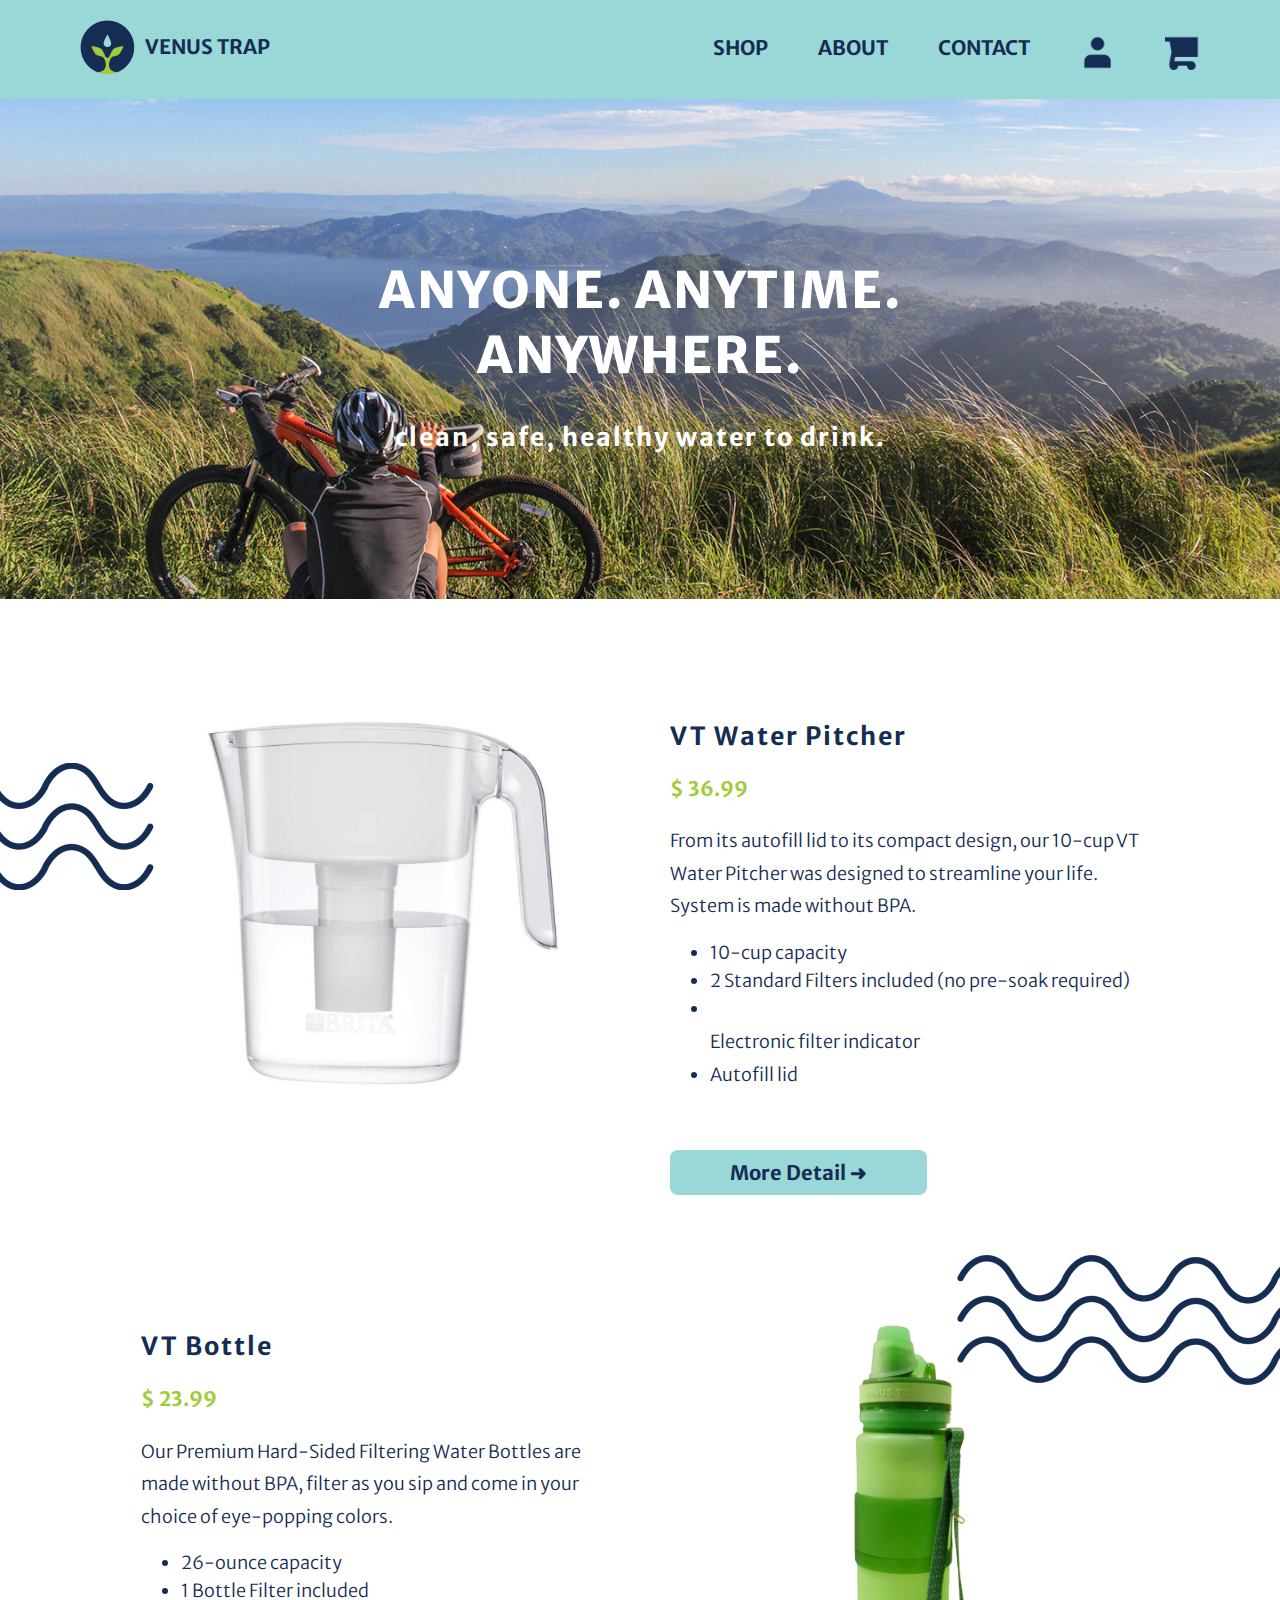
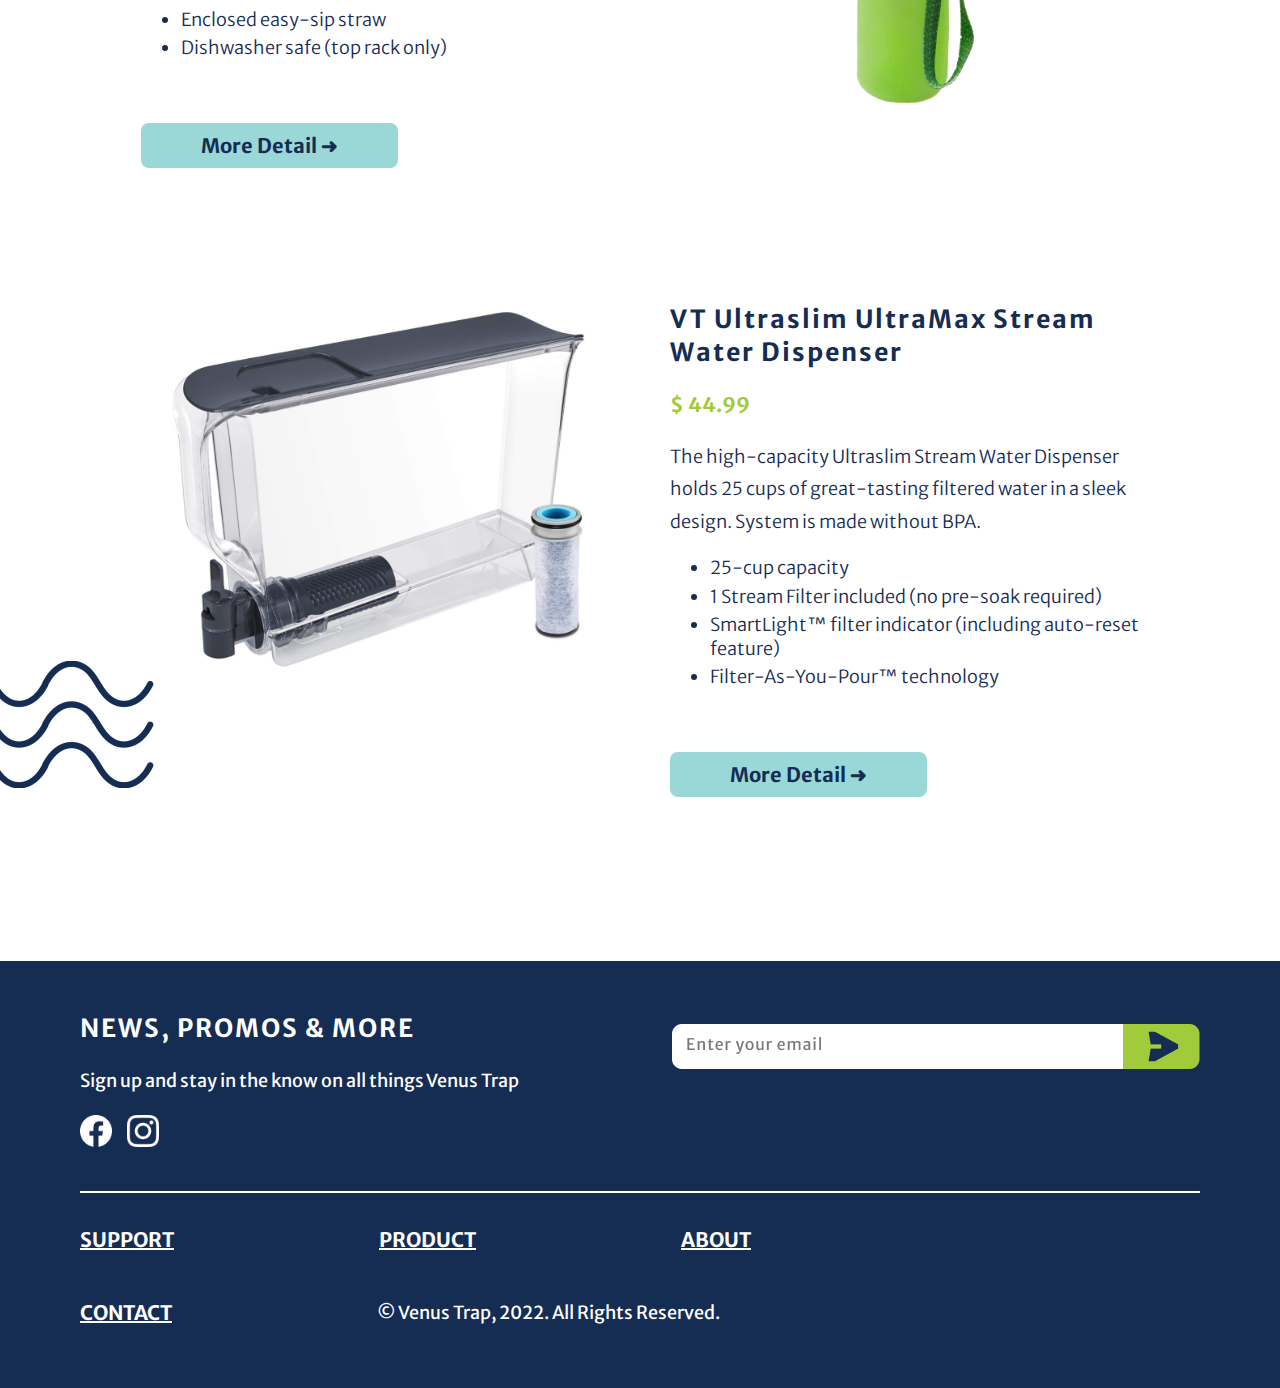
==== commit 483b5ee5: "." ====
--- a/index.html
+++ b/index.html
@@ -25,7 +25,7 @@
                 <a href="about.html" class="nav-hover">ABOUT</a>
             </li>
             <li>
-                <a href="#" class="nav-hover">CONTECT</a>
+                <a href="#" class="nav-hover">CONTACT</a>
             </li>
             <li>
                 <a href="#"><img class="nav-icon" src="image/icon/user.png"></a>
@@ -54,7 +54,7 @@
             </li>
         </ul>
         <div class="home column">
-            <a href="#"><img class="logo-img" src="image/s-logo.png"></a>
+            <a href="index.html"><img class="logo-img" src="image/s-logo.png"></a>
         </div>
         <ul class="user-icons column">
             <li>
@@ -165,32 +165,39 @@
             <p class="bold-body">Sign up and stay in the know on all things Venus Trap</p>
 
             <section class="footer-icon">
-                <a href="https://www.facebook.com"><img src="image/icon/facebook.png" width="32" height="32"></a>
-                <a href="https://www.instagram.com"><img src="image/icon/instagram.png" width="32" height="32"></a>
+                <a href="https://www.facebook.com"><img src="image/icon/facebook.png" width="32" height="32" /></a>
+                <a href="https://www.instagram.com"><img src="image/icon/instagram.png" width="32" height="32" /></a>
             </section>
         </div>
 
         <div class="right">
-            <br>
-            <a><img src="image/email-input.png" </a>
+            <br />
+            <a><img src="image/email-input.png" /></a>
         </div>
 
         <div class="footernav">
             <ul class="bottomnav">
-                <li><u>
+                <li>
+                    <u>
                         <h3>SUPPORT</h3>
-                    </u></li>
-                <li><u>
+                    </u>
+                </li>
+                <li>
+                    <u>
                         <h3>PRODUCT</h3>
-                    </u></li>
-                <li><u>
+                    </u>
+                </li>
+                <li>
+                    <u>
                         <h3>ABOUT</h3>
-                    </u></li>
-                <li><u>
+                    </u>
+                </li>
+                <li>
+                    <u>
                         <h3>CONTACT</h3>
-                    </u></li>
-                <p class="bold-body">© Venus Trap, 2022. All Rights Reserved. </p>
-
+                    </u>
+                </li>
+                <p class="bold-body">© Venus Trap, 2022. All Rights Reserved.</p>
             </ul>
         </div>
     </footer>
--- a/style.css
+++ b/style.css
@@ -78,11 +78,11 @@
 }
 
 .sh1 {
-    font-size: 40;
+    font-size: 40px;
 }
 
 .sh3 {
-    font-size: 16;
+    font-size: 16px;
 }
 
 li {
@@ -467,14 +467,14 @@
 }
 
 .shop-page main div {
-    flex: 1;
+    flex: 1 0 30%;
     margin: 20px 0px 30px 0px;
     /* text-align: center; */
     /* border: 1px solid red; */
-    padding-right: 20px;
-}
-
-.shop-page main div:last-child {
+    padding-right: 50px;
+}
+
+.shop-page main div:nth-child(3n) {
     padding-right: 0;
 }
 
@@ -695,8 +695,11 @@
 
 @media screen and (max-width: 768px) {
     h1 {
-        font-size: 40;
-
+        font-size: 40px;
+    }
+
+    h3 {
+        font-size: 16px;
     }
 
     nav.desktop-nav {
@@ -713,10 +716,11 @@
     }
 
     .bottomnav {
-        justify-content: center;
+        /* justify-content: center; */
     }
 
     .bottomnav li {
+        flex: 1 0 100%;
         padding-right: 40px;
     }
 
@@ -757,5 +761,23 @@
         flex-direction: row-reverse;
     }
 
-
+    .shop-page main div {
+        flex: 1 0 49%;
+    }
+
+    .shop-page main div {
+        padding-right: 20px;
+    }
+
+    .shop-page main div:nth-child(2n) {
+        padding-right: 0;
+    }
+
+    .filter-box {
+        padding-right: 0;
+    }
+
+    .product-page main div {
+        flex: 1 0 100%;
+    }
 }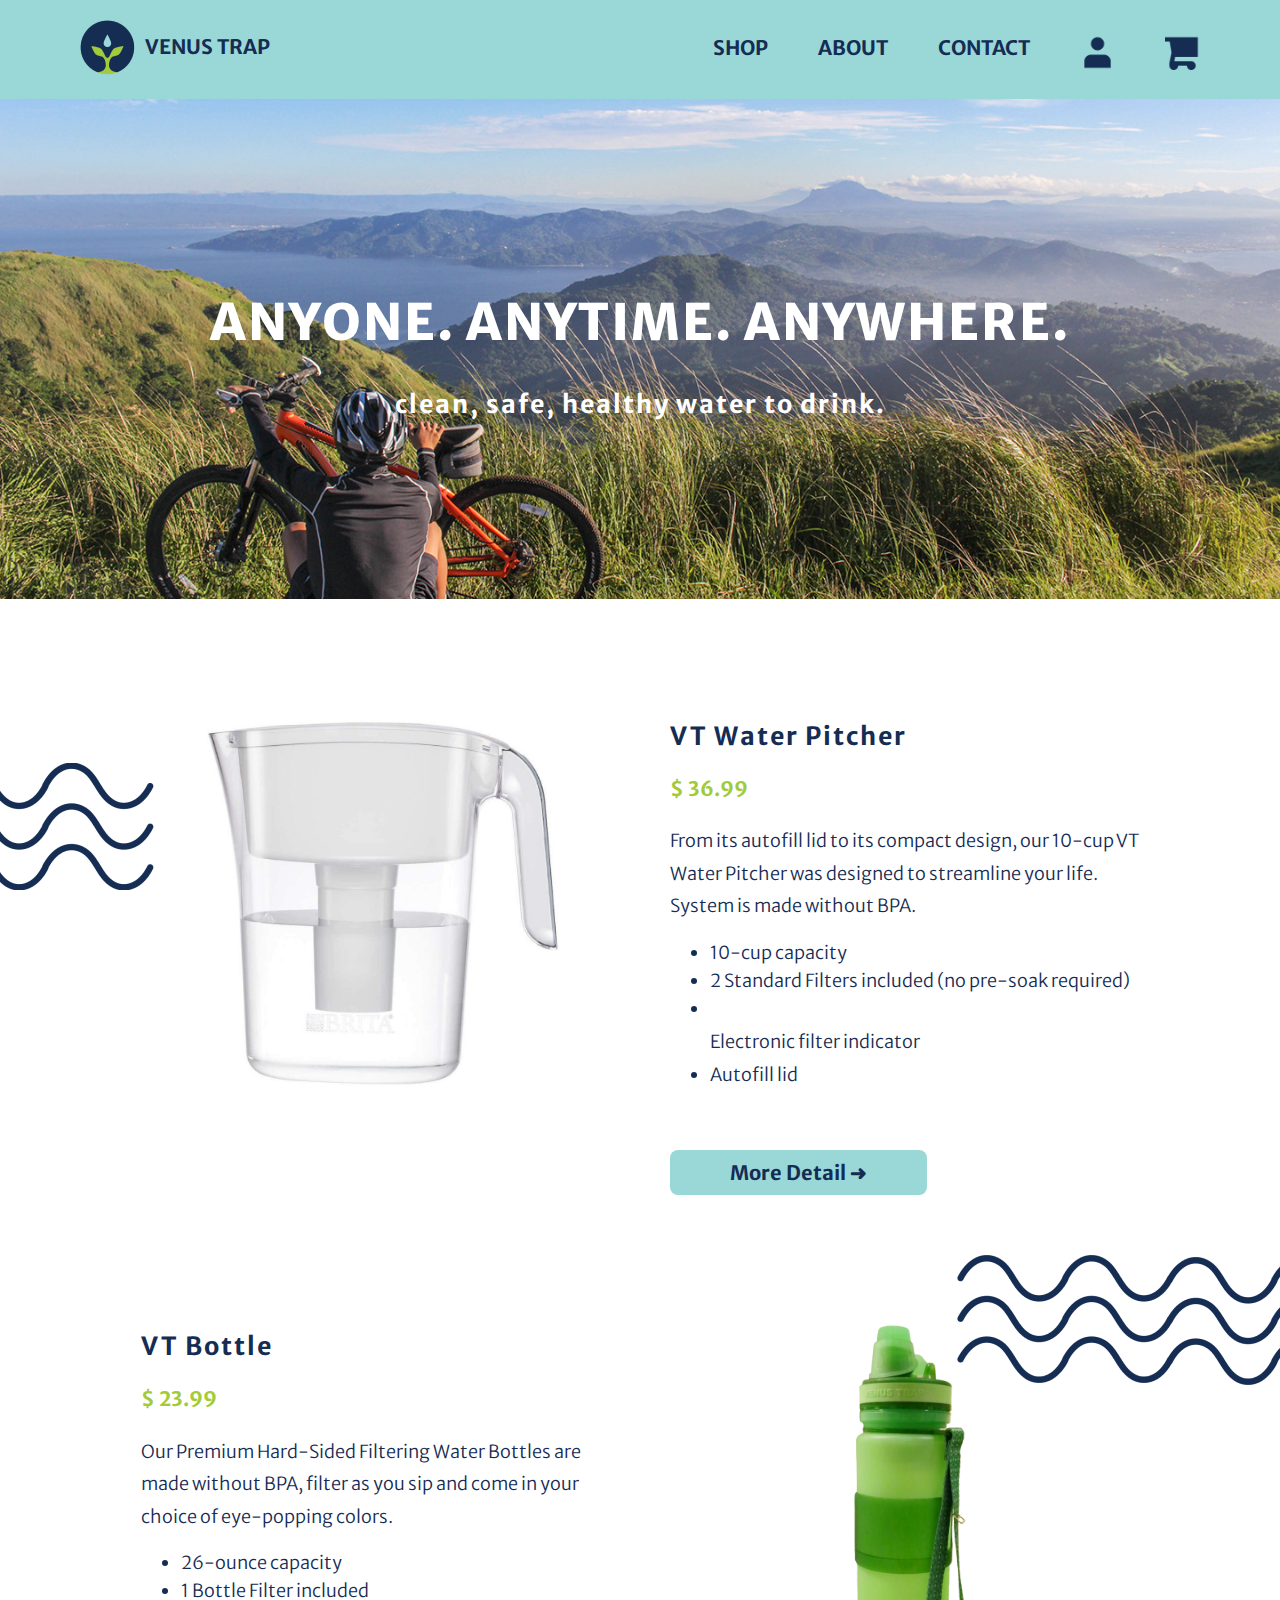
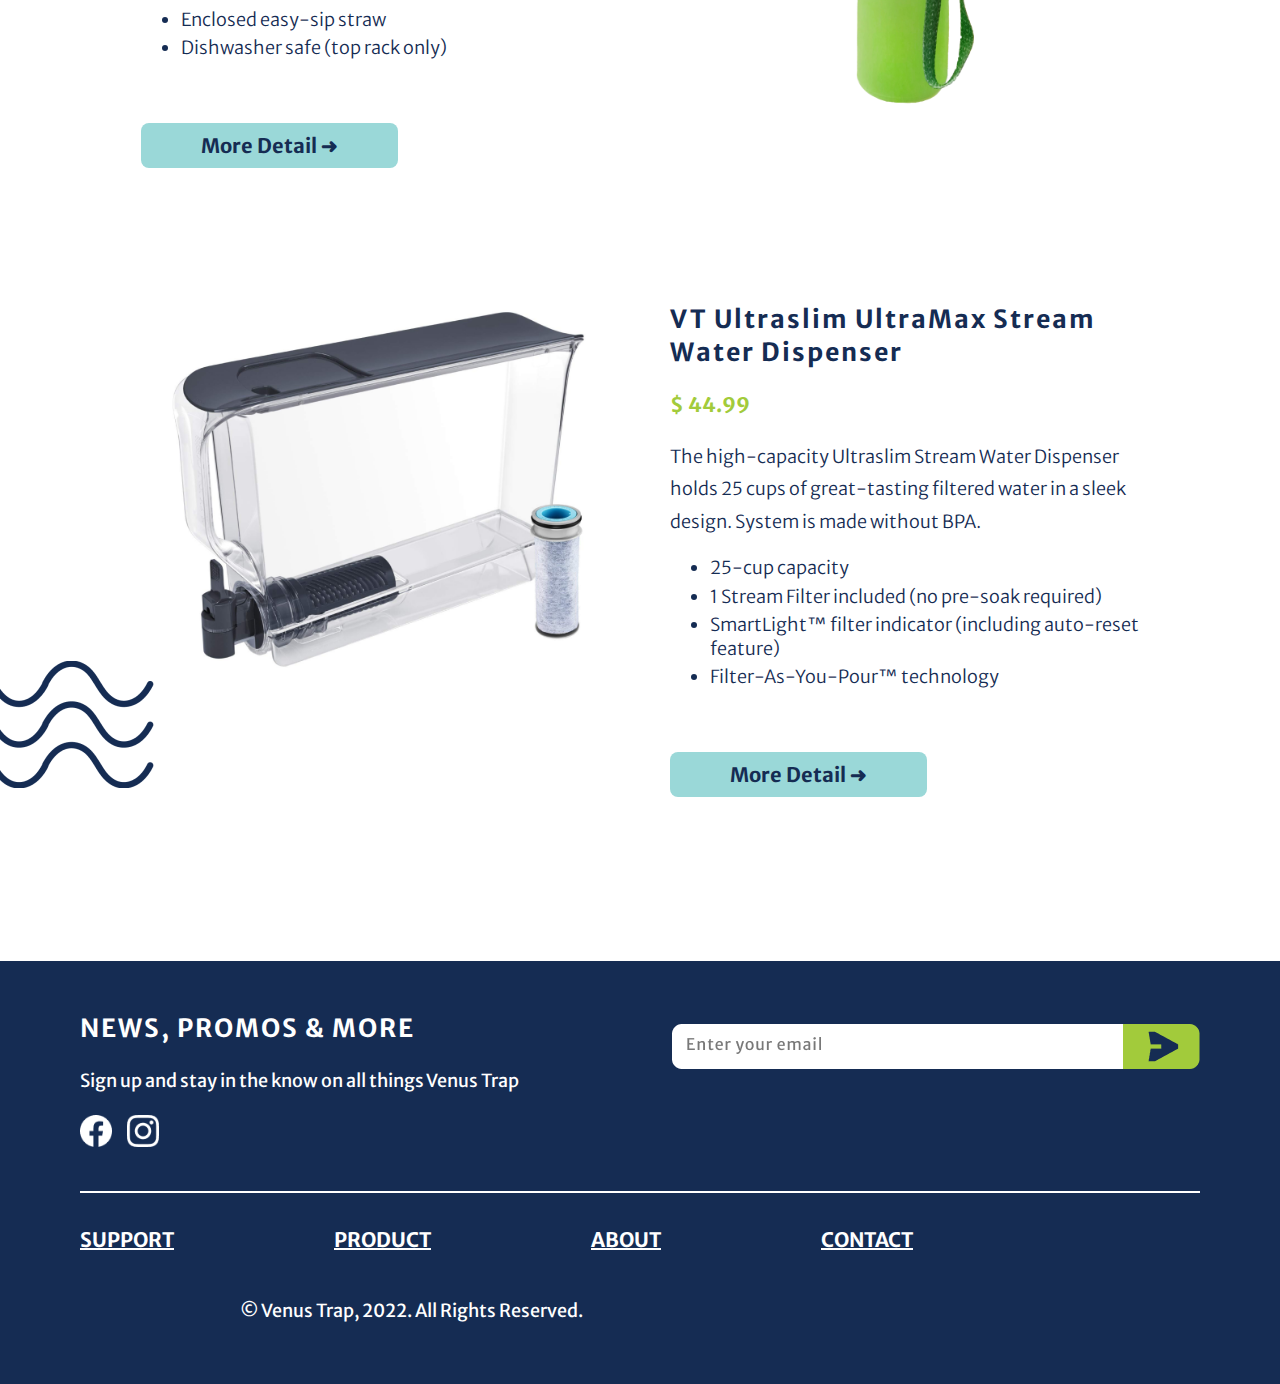
==== commit cf2686f6: "updates" ====
--- a/index.html
+++ b/index.html
@@ -103,7 +103,7 @@
         </div>
     </main>
 
-    <main id="row-rev">
+    <main class="reverse">
         <div class="right">
             <h2>VT Bottle</h2>
             <span style="color: #a2cb3b;">
@@ -197,7 +197,9 @@
                         <h3>CONTACT</h3>
                     </u>
                 </li>
-                <p class="bold-body">© Venus Trap, 2022. All Rights Reserved.</p>
+                <li>
+                    <p class="bold-body">© Venus Trap, 2022. All Rights Reserved.</p>
+                </li>
             </ul>
         </div>
     </footer>
--- a/style.css
+++ b/style.css
@@ -107,20 +107,6 @@
     width: 100%;
 }
 
-img.filter-icon {
-    width: 15px;
-}
-
-img.shop-cart-icon {
-    width: 30px;
-}
-
-.filter-box .bold-body {
-    border: #152c53 solid 2px;
-    padding: 4px 8px;
-    border-radius: 8px;
-}
-
 footer {
     position: relative;
 }
@@ -162,9 +148,6 @@
 .button-g {
     background-color: #a2cb3b;
     /* position: absolute; */
-    width: 281px;
-    /* height: 70px; */
-    top: 507px;
     padding: 10px 60px;
     border-radius: 8px;
     text-decoration: none;
@@ -181,20 +164,39 @@
 .button-b {
     background-color: #9ad8d8;
     /* position: absolute; */
-    width: 281px;
-    /* height: 70px; */
-    top: 507px;
     padding: 10px 60px;
     border-radius: 8px;
     text-decoration: none;
+    color: inherit;
     text-align: center;
+    /* vertical-align: middle; */
+}
+
+.button-add-to-cart {
+    background-color: #9ad8d8;
+    position: absolute;
+    padding: 7px 60px;
+    border-radius: 8px;
+    text-decoration: none;
     color: inherit;
-    /* justify-content: center; */
-}
-
-.button-b:hover {
+    text-align: center;
+}
+
+img.button-cart-icon {
+    width: 30px;
+    vertical-align: middle;
+    /* padding: 0px 0px 2px 5px; */
+    margin: 0px 10px 2.5px 0px;
+}
+
+.button-b:hover,
+.button-add-to-cart:hover {
     color: #ffffff;
     background-color: #a2cb3b;
+}
+
+.purchase-buttons {
+    display: inline;
 }
 
 nav.mobile-nav {
@@ -205,11 +207,11 @@
 
 nav.mobile-nav .column {
     flex: 1;
-    padding-bottom: 100px;
+    /* padding-bottom: 100px; */
 }
 
 nav.mobile-nav li {
-    margin-bottom: 30px;
+    /* margin-bottom: 30px; */
 }
 
 nav.desktop-nav {
@@ -349,6 +351,10 @@
     padding-top: 150px;
 }
 
+.drop-down li {
+    padding-bottom: 20px;
+}
+
 footer {
     background: #152c53;
     display: flex;
@@ -371,11 +377,34 @@
     padding-right: 15px;
 }
 
+
+.bottomnav {
+    width: 100%;
+    display: flex;
+    align-items: center;
+    /* justify-content: space-between; */
+    list-style: none;
+    padding: 0;
+    padding-top: 10px;
+    border-top: 2px solid #ffffff;
+    flex-wrap: wrap;
+}
+
+.bottomnav li {
+    padding-left: 160px;
+    /* border: 1px solid red; */
+}
+
+.bottomnav li:first-child {
+    padding-left: 0;
+}
+
 .left {
     margin-bottom: 15px;
 }
 
-.home-banner {
+.home-banner,
+.about-banner {
     width: 100%;
     max-height: 500px;
     object-fit: cover;
@@ -386,11 +415,13 @@
     /* border: 1px solid red; */
 }
 
-.home-banner img {
+.home-banner img,
+.about-banner img {
     object-position: 100% 10%;
 }
 
 .banner-text {
+    width: 90%;
     position: absolute;
     top: 50%;
     left: 50%;
@@ -401,33 +432,22 @@
     width: 100%;
     position: relative;
     /* padding-right: 35%; */
-    /* color: white; */
     /* padding-top: 90px; */
     /* border: 1px solid red; */
+}
+
+.slide-content {
+    width: 100%;
+    position: relative;
+    max-height: 500px;
 }
 
 .shop-banner-text {
     width: 50%;
     position: absolute;
-    top: 50%;
-    left: 70%;
+    top: 45%;
+    left: 35%;
     transform: translate(-50%, -50%);
-    /* border: 1px solid red; */
-}
-
-.bottomnav {
-    display: flex;
-    align-items: center;
-    list-style: none;
-    padding: 0;
-    padding-top: 10px;
-    border-top: 2px solid #ffffff;
-    flex-wrap: wrap;
-}
-
-.bottomnav li {
-    justify-content: space-between;
-    padding-right: 205px;
     /* border: 1px solid red; */
 }
 
@@ -454,7 +474,6 @@
     flex: 1;
     margin-top: 100px;
     padding-right: 60px;
-    /* text-align: center; */
     /* border: 1px solid red; */
 }
 
@@ -462,29 +481,59 @@
     padding-right: 0;
 }
 
-#row-rev {
-    flex-direction: row;
+.shop-page h3 {
+    white-space: unset;
 }
 
 .shop-page main div {
     flex: 1 0 30%;
     margin: 20px 0px 30px 0px;
-    /* text-align: center; */
-    /* border: 1px solid red; */
-    padding-right: 50px;
-}
-
-.shop-page main div:nth-child(3n) {
-    padding-right: 0;
-}
-
-.shop-page h3 {
-    white-space: unset;
+    /* border: 1px solid red; */
+}
+
+.shop-gallery {
+    display: grid;
+    grid-template-columns:
+        repeat(auto-fill,
+            minmax(186px 580px, 1fr));
+    grid-gap: 20px;
+    /* border: 1px solid rgb(29, 255, 29); */
+}
+
+.filters {
+    gap: 8px;
+    /* border: 1px solid red; */
+}
+
+.filters div:first-child {
+    margin-right: 100px;
+}
+
+/* .colors {
+    flex-wrap: wrap;
+} */
+
+img.filter-icon {
+    width: 15px;
+    float: right;
+    padding-top: 7px;
+}
+
+.filter-box .bold-body {
+    border: #152c53 solid 2px;
+    padding: 4px 20px;
+    border-radius: 8px;
+    /* margin-left: 10px; */
+}
+
+.products {
+    /* margin: 20px 0px 30px 0px; */
+    /* border: 1px solid red; */
 }
 
 .product-page main div {
     flex: 1;
-    padding-right: 20px;
+    margin-right: 20px;
     /* border: 1px solid red; */
 }
 
@@ -502,11 +551,11 @@
 
 #accordion-1 {
     position: relative;
-    box-shadow: 0px 1px 7px #DBDBDB;
+    box-shadow: 0px 1px 7px #dbdbdb;
 }
 
 #accordion-1 .head {
-    background-color: #FFFFFF;
+    background-color: #ffffff;
     color: #152c53;
     padding: 5px 30px;
     cursor: pointer;
@@ -539,7 +588,7 @@
 }
 
 #accordion-1 .content {
-    background-color: #FFFFFF;
+    background-color: #ffffff;
     display: none;
     padding: 20px 30px;
     color: #152c53;
@@ -556,31 +605,36 @@
     padding-right: 0;
 }
 
+.full-breadcrumbs {
+    margin-top: 50px;
+}
 
 /* The grid: Four equal columns that floats next to each other */
-.column {
+.product-page .thumbs .column {
     float: left;
     width: 15%;
     padding: 8px;
 }
 
 /* Style the images inside the grid */
-.column img {
+.product-page .thumbs .column img {
     opacity: 0.8;
-    height: 89px;
-    width: 89 px;
+    /* height: 89px;
+    width: 89 px; */
     cursor: pointer;
 }
 
-.column img:hover {
+.product-page .thumbs .column img:hover {
     opacity: 1;
-}
+    border: #9ad8d8 solid 2px;
+}
+
 
 /* The expanding image container */
 .container {
     position: relative;
     width: auto;
-    display: none;
+    display: block;
 }
 
 .bottom {
@@ -590,7 +644,6 @@
     line-height: 0px;
     /* border: 1px solid red; */
 }
-
 
 .color-white {
     background-color: #ffffff;
@@ -695,11 +748,18 @@
 
 @media screen and (max-width: 768px) {
     h1 {
-        font-size: 40px;
+        font-size: 30px;
+        line-height: 120%;
+    }
+
+    h2 {
+        font-size: 20px;
+        line-height: 100%;
     }
 
     h3 {
         font-size: 16px;
+        line-height: 100%;
     }
 
     nav.desktop-nav {
@@ -721,12 +781,13 @@
 
     .bottomnav li {
         flex: 1 0 100%;
-        padding-right: 40px;
+        padding-left: 0;
     }
 
     footer {
         padding-left: 20px;
         padding-right: 20px;
+        margin-top: 100px;
     }
 
     footer .squiggle-bottom-left,
@@ -743,34 +804,62 @@
         width: 90%;
     }
 
-    .home-banner {
-        max-height: 725px;
+    .home-banner,
+    .about-banner {
+        min-height: 500px;
         object-fit: cover;
-    }
-
-    /* .home-banner img {
-        object-position: 100% 10%;
-    } */
+        /* margin-bottom: 50px; */
+    }
+
+    .home-banner img,
+    .about-banner img {
+        object-position: 40% 10%;
+    }
 
     .homepage .left img,
     .homepage .right img {
+        margin-top: 60px;
         width: 388px;
     }
 
-    #row-rev {
-        flex-direction: row-reverse;
+    .homepage main div {
+        margin-top: 0;
+        margin-top: 30px;
+    }
+
+    .reverse {
+        flex-direction: column-reverse;
+        /* border: 1px solid red; */
     }
 
     .shop-page main div {
-        flex: 1 0 49%;
+        flex: 1 0 40%;
     }
 
     .shop-page main div {
-        padding-right: 20px;
-    }
-
-    .shop-page main div:nth-child(2n) {
-        padding-right: 0;
+        /* padding-right: 20px; */
+    }
+
+
+    .shop-banner img {
+        min-height: 500px;
+        object-fit: cover;
+        object-position: 96% 5%;
+    }
+
+    .shop-banner-text {
+        width: 80%;
+        top: 76%;
+        left: 50%;
+        text-align: center;
+    }
+
+    .banner-sub {
+        display: none;
+    }
+
+    .shop-banner .button-g {
+        margin-bottom: 200px;
     }
 
     .filter-box {
@@ -780,4 +869,33 @@
     .product-page main div {
         flex: 1 0 100%;
     }
-}+
+    .full-breadcrumbs {
+        background-color: #152c53;
+        color: #ffffff;
+    }
+
+    .full-breadcrumbs a {
+        color: #ffffff;
+    }
+
+    .about-banner {
+        min-height: 500px;
+        object-fit: cover;
+        /* margin-bottom: 50px; */
+    }
+
+    .about-banner img {
+        object-position: 40% 10%;
+    }
+
+    .about-page main {
+        width: 90%;
+        margin-top: 0;
+    }
+
+    .about-page main div {
+        width: 100%;
+        flex: none;
+        padding-top: 30px;
+    }